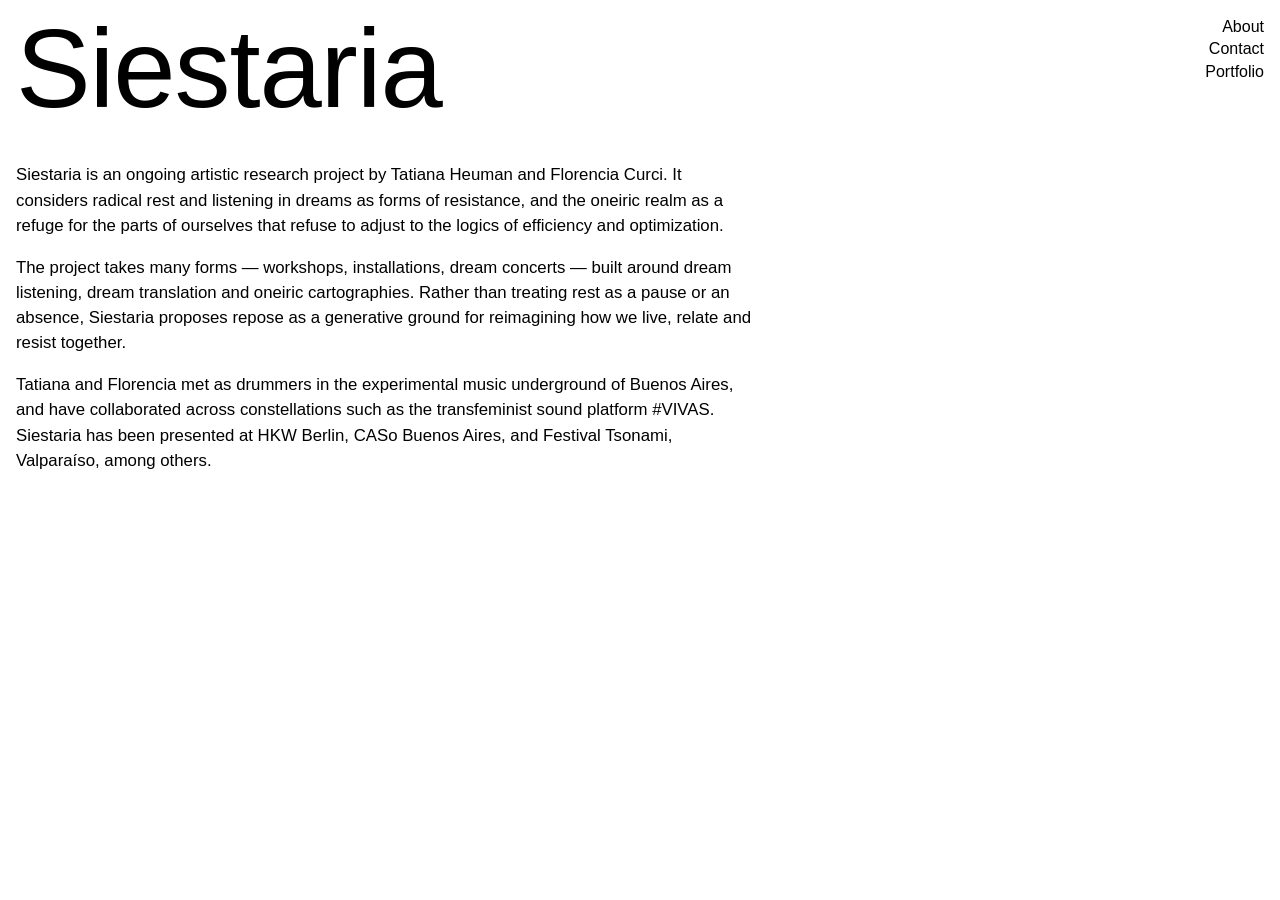
==== about.html @ 7b8d7cf4 "Add files via upload" ====
<!DOCTYPE html>
<html lang="en">
<head>
  <meta charset="UTF-8">
  <meta name="viewport" content="width=device-width, initial-scale=1.0">
  <title>About — Siestaria</title>
  <meta name="description" content="About Siestaria.">
  <link rel="stylesheet" href="styles.css">
</head>
<body>

  <main class="page">

    <div class="top">
      <!-- El título es un link de vuelta a la home -->
      <h1 class="title"><a href="index.html">Siestaria</a></h1>

      <nav class="nav">
        <a href="about.html">About</a>
        <a href="contact.html">Contact</a>
        <a href="https://drive.google.com/file/d/1pqweW9opYgPdTk3YhVMdi3u0oH34Bf8V/view?usp=sharing" target="_blank" rel="noopener">Portfolio</a>
      </nav>
    </div>

    <!-- ===================================================================
         TEXTO DE "ABOUT"
         Este es un texto de arranque (en inglés, como el resto del sitio).
         Reemplazalo por el que vos quieras. Cada párrafo va entre <p> y </p>.
         =================================================================== -->
    <div class="content">

      <p>Siestaria is an ongoing artistic research project by Tatiana Heuman
      and Florencia Curci. It considers radical rest and listening in dreams
      as forms of resistance, and the oneiric realm as a refuge for the parts
      of ourselves that refuse to adjust to the logics of efficiency and
      optimization.</p>

      <p>The project takes many forms — workshops, installations, dream
      concerts — built around dream listening, dream translation and oneiric
      cartographies. Rather than treating rest as a pause or an absence,
      Siestaria proposes repose as a generative ground for reimagining how we
      live, relate and resist together.</p>

      <p>Tatiana and Florencia met as drummers in the experimental music
      underground of Buenos Aires, and have collaborated across constellations
      such as the transfeminist sound platform #VIVAS. Siestaria has been
      presented at HKW Berlin, CASo Buenos Aires, and Festival Tsonami,
      Valparaíso, among others.</p>

      <!-- Para agregar otro párrafo, copiá una línea como esta:
           <p>tu texto acá</p> -->

    </div>

  </main>

</body>
</html>
---- styles.css ----
/* =========================================================================
   SIESTARIA — hoja de estilos compartida
   -------------------------------------------------------------------------
   Casi nunca vas a necesitar tocar este archivo. Para cambiar TEXTOS,
   editá los .html (index.html, about.html, contact.html).
   Si querés cambiar el color de fondo, el color del texto o el tamaño del
   título, los valores están aquí abajo, en :root. Cambiá solo lo que está
   después de los dos puntos.
   ========================================================================= */

:root {
  --bg:        #ffffff;   /* color de fondo de la página            */
  --ink:       #000000;   /* color del texto                        */
  --hover:     #777777;   /* color de los links al pasar el mouse   */
  --margin:    1rem;      /* margen alrededor de todo el contenido  */

  /* Tamaño del título "Siestaria". Se adapta solo a la pantalla:
     mínimo / ideal / máximo. */
  --title-size: clamp(2.4rem, 9vw, 7rem);

  /* Tipografía: grotesca neutra, parecida a la Diatype del sitio original.
     Si algún día licenciás Diatype, agregá su @font-face y poné su nombre
     primero en esta lista. */
  --font: "Helvetica Neue", Helvetica, Arial, "Inter", system-ui, sans-serif;
}

* { box-sizing: border-box; }

html { -webkit-text-size-adjust: 100%; }

body {
  margin: 0;
  background: var(--bg);
  color: var(--ink);
  font-family: var(--font);
  font-weight: 400;
  line-height: 1.25;
  -webkit-font-smoothing: antialiased;
  -moz-osx-font-smoothing: grayscale;
}

a {
  color: inherit;
  text-decoration: none;
}
a:hover { color: var(--hover); }

/* ---- Estructura de página: ocupa toda la altura de la ventana --------- */
.page {
  min-height: 100vh;
  min-height: 100svh;
  display: flex;
  flex-direction: column;
  padding: var(--margin);
}

/* ---- Fila superior: título a la izquierda, navegación a la derecha ---- */
.top {
  display: flex;
  justify-content: space-between;
  align-items: flex-start;
  gap: 2rem;
}

.title {
  font-size: var(--title-size);
  font-weight: 400;
  line-height: 0.95;
  margin: 0;
  letter-spacing: -0.01em;
}

.nav {
  text-align: right;
  font-size: 1rem;
  line-height: 1.4;
  white-space: nowrap;
}
.nav a { display: block; }

/* ---- Zona de contenido (páginas About / Contact) --------------------- */
.content {
  max-width: 46rem;
  margin-top: 2.5rem;
  font-size: 1.05rem;
  line-height: 1.5;
}
.content p { margin: 0 0 1em; }
.content h2 {
  font-size: 1.05rem;
  font-weight: 400;
  margin: 1.6em 0 0.3em;
}
.content a { text-decoration: underline; text-underline-offset: 2px; }

/* ---- Archivo, anclado abajo (solo en la home) ------------------------ */
.archive {
  margin-top: auto;          /* empuja el bloque al fondo de la página */
  padding-top: 2rem;
  font-size: 1rem;
  line-height: 1.5;
}

/* ---- Pantallas chicas ------------------------------------------------- */
@media (max-width: 600px) {
  .top { flex-direction: column; gap: 1.25rem; }
  .nav { text-align: left; }
  .nav a { display: inline; margin-right: 1rem; }
}

/* ---- Accesibilidad: respetar "reducir movimiento" -------------------- */
@media (prefers-reduced-motion: reduce) {
  * { transition: none !important; animation: none !important; }
}
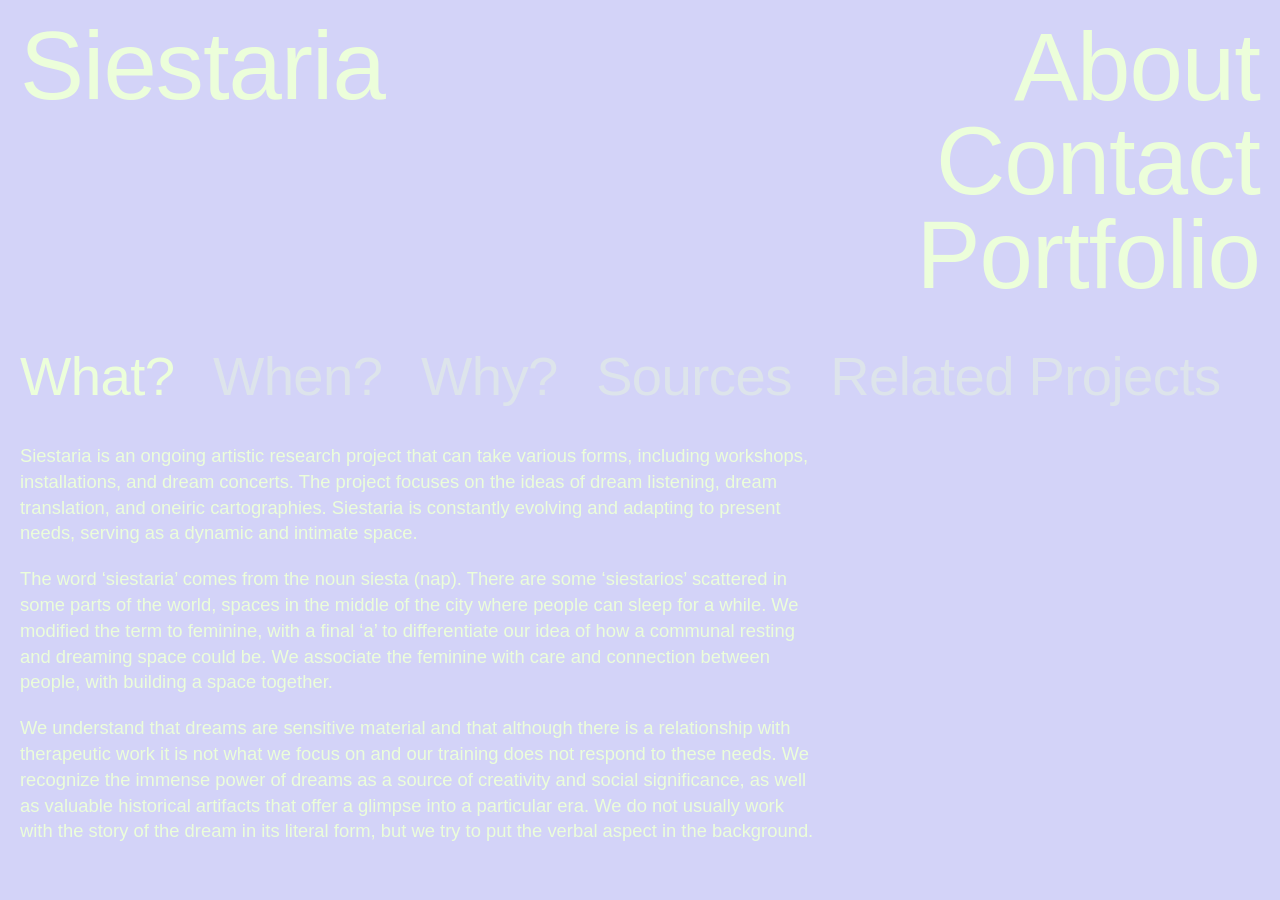
==== commit d7f9731a: "Add files via upload" ====
--- a/about.html
+++ b/about.html
@@ -4,7 +4,7 @@
   <meta charset="UTF-8">
   <meta name="viewport" content="width=device-width, initial-scale=1.0">
   <title>About — Siestaria</title>
-  <meta name="description" content="About Siestaria.">
+  <meta name="description" content="About Siestaria — what, when and why.">
   <link rel="stylesheet" href="styles.css">
 </head>
 <body>
@@ -12,47 +12,111 @@
   <main class="page">
 
     <div class="top">
-      <!-- El título es un link de vuelta a la home -->
       <h1 class="title"><a href="index.html">Siestaria</a></h1>
-
       <nav class="nav">
         <a href="about.html">About</a>
         <a href="contact.html">Contact</a>
-        <a href="https://drive.google.com/file/d/1pqweW9opYgPdTk3YhVMdi3u0oH34Bf8V/view?usp=sharing" target="_blank" rel="noopener">Portfolio</a>
+        <a href="https://drive.google.com/drive/folders/1nQkKx8XwaXW-eYDv5Q3-4FoZp7vA3xDc" target="_blank" rel="noopener">Portfolio</a>
       </nav>
     </div>
 
-    <!-- ===================================================================
-         TEXTO DE "ABOUT"
-         Este es un texto de arranque (en inglés, como el resto del sitio).
-         Reemplazalo por el que vos quieras. Cada párrafo va entre <p> y </p>.
-         =================================================================== -->
-    <div class="content">
+    <!-- ===== PESTAÑAS =====
+         Cada botón abre una sección. La que está activa se ve sólida;
+         las demás, tenues. No hace falta tocar nada de esto para editar
+         textos: el texto de cada pestaña está más abajo, en su <section>. -->
+    <div class="tabs">
+      <button class="tab-btn active" data-target="what">What?</button>
+      <button class="tab-btn" data-target="when">When?</button>
+      <button class="tab-btn" data-target="why">Why?</button>
+      <button class="tab-btn" data-target="sources">Sources</button>
+      <button class="tab-btn" data-target="related">Related Projects</button>
+    </div>
 
-      <p>Siestaria is an ongoing artistic research project by Tatiana Heuman
-      and Florencia Curci. It considers radical rest and listening in dreams
-      as forms of resistance, and the oneiric realm as a refuge for the parts
-      of ourselves that refuse to adjust to the logics of efficiency and
-      optimization.</p>
+    <!-- ===================== CONTENIDO DE CADA PESTAÑA ===================== -->
 
-      <p>The project takes many forms — workshops, installations, dream
-      concerts — built around dream listening, dream translation and oneiric
-      cartographies. Rather than treating rest as a pause or an absence,
-      Siestaria proposes repose as a generative ground for reimagining how we
-      live, relate and resist together.</p>
+    <!-- ---------- WHAT? ---------- -->
+    <section class="panel active" id="what">
+      <div class="body">
+        <p>Siestaria is an ongoing artistic research project that can take various forms, including workshops, installations, and dream concerts. The project focuses on the ideas of dream listening, dream translation, and oneiric cartographies. Siestaria is constantly evolving and adapting to present needs, serving as a dynamic and intimate space.</p>
+        <p>The word &lsquo;siestaria&rsquo; comes from the noun siesta (nap). There are some &lsquo;siestarios&rsquo; scattered in some parts of the world, spaces in the middle of the city where people can sleep for a while. We modified the term to feminine, with a final &lsquo;a&rsquo; to differentiate our idea of how a communal resting and dreaming space could be. We associate the feminine with care and connection between people, with building a space together.</p>
+        <p>We understand that dreams are sensitive material and that although there is a relationship with therapeutic work it is not what we focus on and our training does not respond to these needs. We recognize the immense power of dreams as a source of creativity and social significance, as well as valuable historical artifacts that offer a glimpse into a particular era. We do not usually work with the story of the dream in its literal form, but we try to put the verbal aspect in the background.</p>
+      </div>
+    </section>
 
-      <p>Tatiana and Florencia met as drummers in the experimental music
-      underground of Buenos Aires, and have collaborated across constellations
-      such as the transfeminist sound platform #VIVAS. Siestaria has been
-      presented at HKW Berlin, CASo Buenos Aires, and Festival Tsonami,
-      Valparaíso, among others.</p>
+    <!-- ---------- WHEN? ---------- -->
+    <section class="panel" id="when">
+      <div class="body">
+        <p>The experience of confinement during the COVID-19 pandemic sparked a keen interest in dreams and the act of listening in them. We delved into the Deep Listening&reg; practice of composer Pauline Oliveros and the works of playwright IONE, particularly her texts on Listening in Dreams. These sources inspired us to explore the interplay between sound, dreams and space, leading to the creation of dream maps, the study of <a href="https://www.unseen.help/heuman_en/" target="_blank" rel="noopener">transitional states of sleep (hypnopompic/hypnagogic)</a>, and engaging in the <a href="https://lumpenstation.art/archive/lumpenconnexions/show/youwouldnotbejustanornament" target="_blank" rel="noopener">dialogue with dreams as entities</a>.</p>
+        <p><a href="buenos-aires.html">Siestaria, as we know it today, officially started the first week of February 2023 at LAR (Local de Artes Recientes)</a>, a gallery located in La Paternal, Buenos Aires, Argentina. Our first intention was to transform the space into an uncertain situation of a clinic, sanatorium or spa, offering time and space to explore different practices of sharing dreams, listening, being and doing without effort, and try creating a place for collective resting. We developed the proposal to address our constant struggle with existential questions and feelings of purposelessness. We required a common area to exchange tools in order to encourage accessibility and independence. Therefore, we decided to use dreams as the primary component for constructing the space, as it serves as a catalyst. Our belief in the potential of the dream realm, where we are free to act in irrational ways, and where several truths can coexist, motivated this decision.</p>
+      </div>
+    </section>
 
-      <!-- Para agregar otro párrafo, copiá una línea como esta:
-           <p>tu texto acá</p> -->
+    <!-- ---------- WHY? ---------- -->
+    <section class="panel" id="why">
+      <div class="body">
+        <p>We find it important to create spaces where people can feel and express themselves without having to apologize or provide explanations. These spaces can also help establish meaningful connections with others and the world, to rehearse listening to each other and what is around us. We are motivated by shaping encounters that build meaning and inclusive knowledge by manifesting availability towards the subjectivity that each one unveils through their dream. We feel the need and are looking for ways to ritualize, rehearsing the possibility of considering the dream as a concrete entity, a character, a body that can act just like us, an assembled but paranoid creature in which threads of memories tangle and untangle. We could invoke it as a way to break away from the constant pressure to always be productive and efficient. We see dreaming and sleep as potential moments of synchronization and equality. One way of expanding the simultaneousness of the dream state could be the practice of non-verbal dream translation through various means and the sharing of them, to design ways to unite and transmute our dreams. Precisely because rituals seem to be disappearing, it is necessary to find new ways of telling and connecting stories.</p>
+        <p>In the beginning of this project, we contemplated the complexities surrounding the relationship between process and outcome in artistic endeavor. Specifically, we explored the links, entanglements, and potential conflicts that may arise between the two. &ldquo;Why do I do what I do? Why do we do what we do? How do we investigate it?&rdquo; We reconsider the concepts of exposure and vulnerability and explore the potential of a stage. As artists, what are our responsibilities and what do we value? In the realm of artistic expression, we explored methods for dismantling stereotypes and addressing the emotional impact of inadequate statements or affirmations such as: &ldquo;I am not good enough to or you are not good enough to. If I am joyful, my work is not good enough or deep enough. You must be in crisis to make good work. I am not being productive enough.&rdquo; Engaging in the creative process can be mentally and physically taxing, which is why taking breaks and allowing ourselves to dream is essential. Sleeping helps us recharge and tap into our subconscious without the constraints of logical thinking.</p>
+        <p>Upon delving into the utilization of present-day production in the realm of art, we swiftly shifted our attention to an array of significant inquiries and terms that were pivotal in constructing a collective encounter. Our proposal is based on the belief that discussing rest and sleep and sharing our dreams, is crucial for building collective awareness. This awareness can help us reject abusive systems that force us into excessive productivity and prevent us from recognizing fatigue.</p>
+        <p>These are some key questions and themes we address, (but we have a lot more): What is rest? What forms of rest are there? Do we rest when we dream? What does rest mean for me and my body? How are my perceptions transformed when I sleep and when I dream? Listening to sleep. Singing oneself to sleep. Sleep as an ally, as a collaborating entity. Asking the dream. Dream diaries. Dreams as an archive. Dreams as historical documents. Dreams and identity. Collectivizing dreams, collective dreams, public dreams&hellip; Non-verbal translations of the dream. Dreams and sleep of non-human beings.</p>
+      </div>
+    </section>
 
-    </div>
+    <!-- ---------- SOURCES ---------- -->
+    <section class="panel" id="sources">
+      <div class="body">
+        <p class="entry">Beradt C (1968) The Third Reich of Dreams. Chicago: Quadrangle Books.</p>
+        <p class="entry"><a href="https://dreams.ucsc.edu/NCTD/Neurocognitive_Theory_of_Dreaming_SNC2019.pdf" target="_blank" rel="noopener">Domhoff GW (2019) The Neurocognitive Theory of Dreaming: The Where, How, When, What, and Why of Dreams.</a></p>
+        <p class="entry"><a href="https://lobosuelto.com/el-sueno-es-al-futuro-lo-que-el-azogue-al-espejo-lila-maria-feldman/" target="_blank" rel="noopener">Feldman ML (2018) El sue&ntilde;o es al futuro lo que el azogue al espejo. Lobo Suelto!</a></p>
+        <p class="entry"><a href="https://www.pagina12.com.ar/286448-el-mal-dormir" target="_blank" rel="noopener">Forn J (2020) El mal dormir: Un problema que nos aqueja a todos.</a></p>
+        <p class="entry">Garaudel DL, Jocks HN, Nilsson E, Garaudel D, Jocks HN and Kliefoth M (2022) The Collective Eye in conversation with Ruangrupa: Thoughts on collective practice. Berlin: Distanz Verlag.</p>
+        <p class="entry">Han BC (2020) The Disappearance of Rituals: A Topology of the Present. Cambridge: Polity Press.</p>
+        <p class="entry">Hayman R (1993) Listening to Dreams: A Project for Middle Ear Muscle Activity Audio Level Telemetry. MedArts International. Cappella books.</p>
+        <p class="entry">Hersey T (2022) Rest Is Resistance: A Manifesto. Boston: Little, Brown Spark.</p>
+        <p class="entry"><a href="http://www.revgeosur.udec.cl/?p=163" target="_blank" rel="noopener">Hirt I (2012) Mapeando sue&ntilde;os/so&ntilde;ando mapas: entrelazando conocimientos geogr&aacute;ficos ind&iacute;genas y occidentales.</a></p>
+        <p class="entry">IDAS (2021) Rituales para realizar escrituras afectivas: Investigaci&oacute;n y Di&aacute;logo para la Autogesti&oacute;n. Mexico: Social Universidad del Sur.</p>
+        <p class="entry">IONE (2005) Listening in Dreams: A Compendium of Sound Dreams, Meditations and Rituals for Deep Dreamers. iUniverse.</p>
+        <p class="entry"><a href="https://www.youtube.com/watch?v=S8qFw2jKtIE" target="_blank" rel="noopener">Rolnik S (2015) Micropol&iacute;ticas del pensamiento: Deconstruyendo el inconsciente colonial.</a></p>
+        <p class="entry">Oliveros P (2005) Deep Listening: A Composer&rsquo;s Sound Practice. Bloomington: iUniverse.</p>
+        <p class="entry"><a href="https://www.dreamauction.org/" target="_blank" rel="noopener">Park B (2021) Dream Auction.</a></p>
+        <p class="entry"><a href="https://www.redalyc.org/jatsRepo/4559/455960135009/index.html" target="_blank" rel="noopener">Paz Reverol CL (2017) Make Dreams: A Wayuu Perspective. EntreDiversidades. Revista de ciencias sociales y humanidades.</a></p>
+        <p class="entry">Rolnik S (2019) Esferas de la insurrecci&oacute;n: Apuntes para descolonizar El Inconsciente. Buenos Aires: Ediciones Tinta Lim&oacute;n.</p>
+        <p class="entry"><a href="https://www.psychotherapy.net/article/expressive-art-therapy" target="_blank" rel="noopener">Rogers N (2016) The Path to Wholeness: Person-Centered Expressive Arts Therapy.</a></p>
+        <p class="entry"><a href="http://dreamresearch.net/" target="_blank" rel="noopener">Schneider A, Domhoff GW (2023) The Quantitative Study of Dreams.</a></p>
+        <p class="entry">Siruela J (2010) El Mundo Bajo Los P&aacute;rpados. Vila&uuml;r: Ediciones Atlanta.</p>
+        <p class="entry"><a href="https://www.cabinetmagazine.org/issues/67/spellberg1.php" target="_blank" rel="noopener">Spellberg M (2020) On Dream Sharing and Its Purpose: The social contract of sensuous imagining. Cabinet.</a></p>
+        <p class="entry"><a href="https://www.cabinetmagazine.org/kiosk/spellberg_matthew_8_february_2022.php" target="_blank" rel="noopener">Spellberg M (2022) Prisoners of the Dream: Inception and Coors, capitalism and pandemic dreaming. Cabinet.</a></p>
+        <p class="entry"><a href="https://www.jstor.org/stable/3134476" target="_blank" rel="noopener">Stewart C (2002) Erotic dreams and nightmares from antiquity to the present. The Journal of the Royal Anthropological Institute 8: 279&ndash;309.</a></p>
+        <p class="entry"><a href="https://dreams.umwblogs.org/files/2011/10/Introduction-Dreaming-as-an-Object-of-Anthropological-Analysis.pdf" target="_blank" rel="noopener">Stewart C (2004) Introduction: Dreaming as an Object of Anthropological Analysis. Dreaming 14(2-3): 75-82.</a></p>
+        <p class="entry"><a href="https://aries.aibr.org/storage/antropologia/netesp/numeros/1003/100303.pdf" target="_blank" rel="noopener">Tob&oacute;n M (2015) Dreams as ethnographic tools. AIBR, Revista de Antropologia Iberoamericana 10(03): 331-353.</a></p>
+        <p class="entry"><a href="https://revistas.uniandes.edu.co/index.php/antipoda/article/view/1769/67" target="_blank" rel="noopener">Vargas JCN (2007) Sue&ntilde;o, realidad y conocimiento entre los ette de colombia, Antipoda 5: 293&ndash;315.</a></p>
+        <p class="entry">Wesseling J and Cramer F (2022) Making Matters: A Vocabulary for Collective Arts. Amsterdam: Valiz.</p>
+      </div>
+    </section>
+
+    <!-- ---------- RELATED PROJECTS ---------- -->
+    <section class="panel" id="related">
+      <div class="body">
+        <p class="entry"><a href="https://www.thenapministry.com/" target="_blank" rel="noopener">Hersey T (2023). The Nap Ministry &ndash; Rest is Resistance.</a><span class="quote">&ldquo;Founded by artist and theologian Tricia Hersey in 2016, The Nap Ministry evolved from Transfiguration, a performance where the artist explored reparations, resistance, Black Liberation Theology, and the spiritual practice of rest, and how it can be used as a direct line to our ancestors.&rdquo;</span></p>
+        <p class="entry"><a href="https://oneiricspace.info/" target="_blank" rel="noopener">Li C (2019) Oneiric Space.</a><span class="quote">&ldquo;Oneiric Space is an ever-evolving research and publishing practice exploring the interplay between dreams and waking life at an individual and collective level. Through conversations and collaborations, the project delves into the potential of dreams and dreaming to generate new patterns of thinking, being, and understanding.&rdquo;</span></p>
+        <p class="entry"><a href="https://www.dreamauction.org/" target="_blank" rel="noopener">Park B (2021) Dream Auction.</a><span class="quote">&ldquo;Dream Auction is an umbrella for a series of works exploring the Korean practice of buying and selling dreams.&rdquo;</span></p>
+        <p class="entry"><a href="https://www.dreambank.net/" target="_blank" rel="noopener">Schneider A and Domhoff WG (n.d.). DreamBank.</a><span class="quote">&ldquo;The DreamBank is a collection of over 20,000 dream reports. The reports come from a variety of different sources and research studies &mdash; but NOT from dream-collecting Web sites &mdash; from people ages 7 to 74.&rdquo;</span></p>
+        <p class="entry"><a href="https://www.museumofdreams.org/" target="_blank" rel="noopener">The Faculty of Information &amp; Media Studies (2017). The Museum of Dreams.</a><span class="quote">&ldquo;The Museum of Dreams is a non-profit research hub dedicated to exploring the social and political significance of dream life. We work with artists, students, activists, and cultural institutions to cultivate, collect, and creatively work with dreams from both the historical record and contemporary life. Founded in 2017, the Museum provides a platform for critical conversations and storytelling projects.&rdquo;</span></p>
+      </div>
+    </section>
 
   </main>
 
+  <!-- Pequeño script que hace funcionar las pestañas. No necesitás tocarlo. -->
+  <script>
+    document.querySelectorAll('.tab-btn').forEach(function (btn) {
+      btn.addEventListener('click', function () {
+        document.querySelectorAll('.tab-btn').forEach(function (b) { b.classList.remove('active'); });
+        document.querySelectorAll('.panel').forEach(function (p) { p.classList.remove('active'); });
+        btn.classList.add('active');
+        document.getElementById(btn.dataset.target).classList.add('active');
+      });
+    });
+  </script>
+
 </body>
 </html>
--- a/styles.css
+++ b/styles.css
@@ -1,31 +1,24 @@
 /* =========================================================================
    SIESTARIA — hoja de estilos compartida
    -------------------------------------------------------------------------
-   Casi nunca vas a necesitar tocar este archivo. Para cambiar TEXTOS,
-   editá los .html (index.html, about.html, contact.html).
-   Si querés cambiar el color de fondo, el color del texto o el tamaño del
-   título, los valores están aquí abajo, en :root. Cambiá solo lo que está
-   después de los dos puntos.
+   Para cambiar TEXTOS, editá los .html. Para cambiar COLORES, tamaños del
+   título o el cursor, los valores están aquí abajo, en :root.
    ========================================================================= */
 
 :root {
-  --bg:        #ffffff;   /* color de fondo de la página            */
-  --ink:       #000000;   /* color del texto                        */
-  --hover:     #777777;   /* color de los links al pasar el mouse   */
-  --margin:    1rem;      /* margen alrededor de todo el contenido  */
-
-  /* Tamaño del título "Siestaria". Se adapta solo a la pantalla:
-     mínimo / ideal / máximo. */
-  --title-size: clamp(2.4rem, 9vw, 7rem);
-
-  /* Tipografía: grotesca neutra, parecida a la Diatype del sitio original.
-     Si algún día licenciás Diatype, agregá su @font-face y poné su nombre
-     primero en esta lista. */
+  --bg:          #d3d3f8;   /* fondo lila                              */
+  --ink:         #ecfeda;   /* tipografía lima (títulos y texto)       */
+  --link:        #7454f5;   /* color de los links (violeta)            */
+  --archive-ink: #35353e;   /* texto del Archive en la home (oscuro)   */
+  --margin:      1.25rem;   /* margen alrededor del contenido          */
+
+  --title-size:  clamp(2.2rem, 8vw, 6rem);     /* tamaño de "Siestaria" */
+  --label-size:  clamp(1.9rem, 6.5vw, 4.6rem); /* What? When? Why? ...   */
+
   --font: "Helvetica Neue", Helvetica, Arial, "Inter", system-ui, sans-serif;
 }
 
 * { box-sizing: border-box; }
-
 html { -webkit-text-size-adjust: 100%; }
 
 body {
@@ -34,18 +27,17 @@
   color: var(--ink);
   font-family: var(--font);
   font-weight: 400;
-  line-height: 1.25;
+  line-height: 1.22;
   -webkit-font-smoothing: antialiased;
   -moz-osx-font-smoothing: grayscale;
-}
-
-a {
-  color: inherit;
-  text-decoration: none;
-}
-a:hover { color: var(--hover); }
-
-/* ---- Estructura de página: ocupa toda la altura de la ventana --------- */
+  /* Cursor: flecha de línea, color lima. Punta arriba a la izquierda. */
+  cursor: url("data:image/svg+xml,%3Csvg%20xmlns%3D%22http%3A%2F%2Fwww.w3.org%2F2000%2Fsvg%22%20width%3D%2238%22%20height%3D%2238%22%20viewBox%3D%220%200%2038%2038%22%3E%3Cg%20fill%3D%22none%22%20stroke%3D%22%23ecfeda%22%20stroke-width%3D%222.4%22%20stroke-linecap%3D%22round%22%20stroke-linejoin%3D%22round%22%3E%3Cpath%20d%3D%22M5%205%20L30%2030%22%2F%3E%3Cpath%20d%3D%22M5%2019%20L5%205%20L19%205%22%2F%3E%3C%2Fg%3E%3C%2Fsvg%3E") 5 5, auto;
+}
+
+a { color: var(--link); text-decoration: none; }
+a:hover { text-decoration: underline; text-underline-offset: 3px; }
+
+/* ---- Página: ocupa toda la altura de la ventana ---------------------- */
 .page {
   min-height: 100vh;
   min-height: 100svh;
@@ -61,54 +53,150 @@
   align-items: flex-start;
   gap: 2rem;
 }
-
 .title {
   font-size: var(--title-size);
   font-weight: 400;
   line-height: 0.95;
   margin: 0;
   letter-spacing: -0.01em;
-}
+  color: var(--ink);
+}
+.title a { color: var(--ink); }
+.title a:hover { text-decoration: none; }
 
 .nav {
   text-align: right;
-  font-size: 1rem;
-  line-height: 1.4;
+  font-size: var(--title-size);
+  line-height: 0.98;
+  letter-spacing: -0.01em;
   white-space: nowrap;
 }
-.nav a { display: block; }
-
-/* ---- Zona de contenido (páginas About / Contact) --------------------- */
-.content {
-  max-width: 46rem;
-  margin-top: 2.5rem;
-  font-size: 1.05rem;
-  line-height: 1.5;
-}
-.content p { margin: 0 0 1em; }
-.content h2 {
-  font-size: 1.05rem;
+.nav a { display: block; color: var(--ink); }
+.nav a:hover { text-decoration: none; opacity: 0.6; }
+
+/* =======================================================================
+   HOME
+   ===================================================================== */
+.home-image {
+  flex: 1 1 auto;
+  display: flex;
+  align-items: center;
+  justify-content: center;
+  padding: 2rem 0;
+}
+.home-image img {
+  max-width: 100%;
+  max-height: 80vh;
+  height: auto;
+  object-fit: contain;
+}
+
+.archive {
+  margin-top: auto;
+  padding-top: 2rem;
+  color: var(--archive-ink);
+  font-size: 2.7rem;
+  line-height: 1.3;
+}
+.archive a { color: var(--archive-ink); }
+.archive a:hover { text-decoration: underline; }
+
+/* =======================================================================
+   ABOUT — pestañas (What? / When? / Why? / Sources / Related Projects)
+   ===================================================================== */
+:root { --tab-size: clamp(1.7rem, 5vw, 3.4rem); }
+
+.tabs {
+  display: flex;
+  flex-wrap: wrap;
+  gap: 0.2rem 2.4rem;
+  margin: 3rem 0 2.4rem;
+}
+.tab-btn {
+  font-family: inherit;
+  font-size: var(--tab-size);
   font-weight: 400;
-  margin: 1.6em 0 0.3em;
-}
-.content a { text-decoration: underline; text-underline-offset: 2px; }
-
-/* ---- Archivo, anclado abajo (solo en la home) ------------------------ */
-.archive {
-  margin-top: auto;          /* empuja el bloque al fondo de la página */
-  padding-top: 2rem;
-  font-size: 1rem;
-  line-height: 1.5;
-}
-
-/* ---- Pantallas chicas ------------------------------------------------- */
-@media (max-width: 600px) {
-  .top { flex-direction: column; gap: 1.25rem; }
+  line-height: 1.0;
+  letter-spacing: -0.01em;
+  color: var(--ink);
+  background: none;
+  border: 0;
+  padding: 0;
+  cursor: inherit;          /* mantiene la flecha lima */
+  opacity: 0.4;             /* las pestañas inactivas se ven tenues */
+  transition: opacity 0.15s ease;
+}
+.tab-btn:hover { opacity: 1; }
+.tab-btn.active { opacity: 1; }
+
+.panel { display: none; }
+.panel.active { display: block; }
+
+.body { max-width: 50rem; font-size: 1.15rem; line-height: 1.4; }
+.body p { margin: 0 0 1.1em; }
+.body p:last-child { margin-bottom: 0; }
+
+/* Lista de fuentes / proyectos: cada entrada separada */
+.entry { margin: 0 0 1.4em; }
+.entry .quote { display: block; margin-top: 0.3em; }
+
+@media (max-width: 700px) {
+  .tabs { gap: 0.1rem 1.4rem; margin: 2rem 0 1.6rem; }
+}
+
+/* =======================================================================
+   CONTACT
+   ===================================================================== */
+.contact-body {
+  margin-top: 3.5rem;
+  font-size: var(--label-size);
+  line-height: 1.1;
+}
+
+/* =======================================================================
+   Pantallas chicas
+   ===================================================================== */
+@media (max-width: 700px) {
+  .top { flex-direction: column; gap: 1rem; }
   .nav { text-align: left; }
-  .nav a { display: inline; margin-right: 1rem; }
-}
-
-/* ---- Accesibilidad: respetar "reducir movimiento" -------------------- */
+}
+
 @media (prefers-reduced-motion: reduce) {
   * { transition: none !important; animation: none !important; }
 }
+
+/* =======================================================================
+   PÁGINA DE DOCUMENTACIÓN (Buenos Aires): columna centrada con fotos,
+   videos y texto.
+   ===================================================================== */
+.doc {
+  max-width: 60rem;
+  margin: 3.5rem auto 0;
+  font-size: 1.15rem;
+  line-height: 1.4;
+}
+.doc > * { margin: 0 auto 2.2rem; }
+.doc p { max-width: 46rem; }
+.doc img {
+  display: block;
+  width: 100%;
+  height: auto;
+}
+/* Video de YouTube embebido, responsive 16:9 */
+.video {
+  position: relative;
+  width: 100%;
+  aspect-ratio: 16 / 9;
+  background: rgba(0,0,0,0.08);
+}
+.video iframe {
+  position: absolute;
+  inset: 0;
+  width: 100%;
+  height: 100%;
+  border: 0;
+}
+/* Bloque de créditos */
+.credits { max-width: 46rem; }
+.credits h2 { font-size: 1.15rem; font-weight: 400; margin: 0 0 0.6em; }
+.credits p { margin: 0 0 0.35em; }
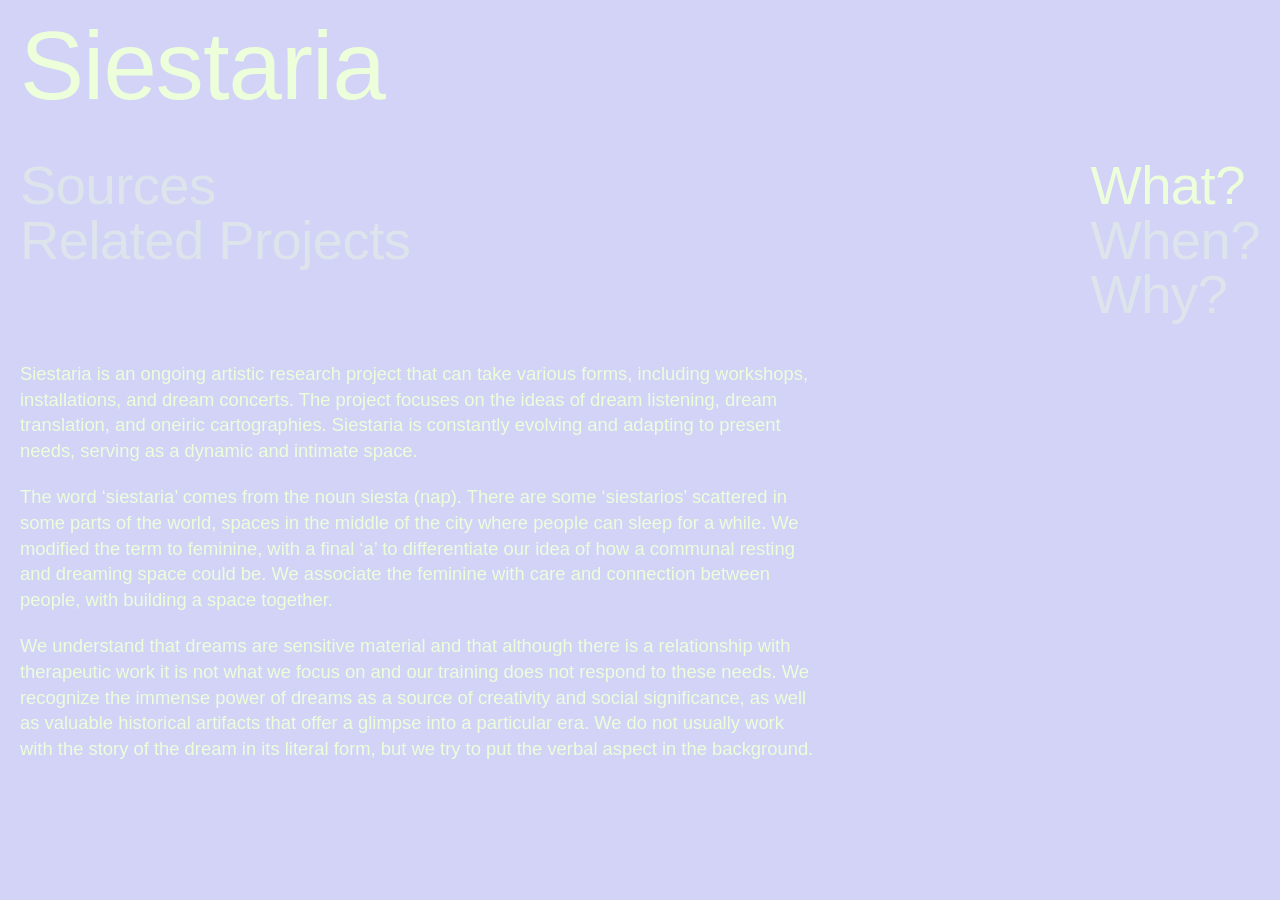
==== commit 96b03569: "Add files via upload" ====
--- a/about.html
+++ b/about.html
@@ -5,6 +5,7 @@
   <meta name="viewport" content="width=device-width, initial-scale=1.0">
   <title>About — Siestaria</title>
   <meta name="description" content="About Siestaria — what, when and why.">
+  <link rel="icon" href="favicon.svg" type="image/svg+xml">
   <link rel="stylesheet" href="styles.css">
 </head>
 <body>
@@ -13,23 +14,22 @@
 
     <div class="top">
       <h1 class="title"><a href="index.html">Siestaria</a></h1>
-      <nav class="nav">
-        <a href="about.html">About</a>
-        <a href="contact.html">Contact</a>
-        <a href="https://drive.google.com/drive/folders/1nQkKx8XwaXW-eYDv5Q3-4FoZp7vA3xDc" target="_blank" rel="noopener">Portfolio</a>
-      </nav>
     </div>
 
     <!-- ===== PESTAÑAS =====
-         Cada botón abre una sección. La que está activa se ve sólida;
-         las demás, tenues. No hace falta tocar nada de esto para editar
-         textos: el texto de cada pestaña está más abajo, en su <section>. -->
+         Sources y Related Projects van a la izquierda; What?/When?/Why? a la
+         derecha. La pestaña activa se ve sólida; las demás, tenues. El texto de
+         cada una está más abajo, en su <section>. -->
     <div class="tabs">
-      <button class="tab-btn active" data-target="what">What?</button>
-      <button class="tab-btn" data-target="when">When?</button>
-      <button class="tab-btn" data-target="why">Why?</button>
-      <button class="tab-btn" data-target="sources">Sources</button>
-      <button class="tab-btn" data-target="related">Related Projects</button>
+      <div class="tabs-left">
+        <button class="tab-btn" data-target="sources">Sources</button>
+        <button class="tab-btn" data-target="related">Related Projects</button>
+      </div>
+      <div class="tabs-right">
+        <button class="tab-btn active" data-target="what">What?</button>
+        <button class="tab-btn" data-target="when">When?</button>
+        <button class="tab-btn" data-target="why">Why?</button>
+      </div>
     </div>
 
     <!-- ===================== CONTENIDO DE CADA PESTAÑA ===================== -->
--- a/styles.css
+++ b/styles.css
@@ -16,6 +16,9 @@
   --label-size:  clamp(1.9rem, 6.5vw, 4.6rem); /* What? When? Why? ...   */
 
   --font: "Helvetica Neue", Helvetica, Arial, "Inter", system-ui, sans-serif;
+
+  /* Cursor: flecha de línea lima, al doble de tamaño. Punta arriba-izquierda. */
+  --cursor: url("data:image/svg+xml,%3Csvg%20xmlns%3D%22http%3A%2F%2Fwww.w3.org%2F2000%2Fsvg%22%20width%3D%2276%22%20height%3D%2276%22%20viewBox%3D%220%200%2038%2038%22%3E%3Cg%20fill%3D%22none%22%20stroke%3D%22%23ecfeda%22%20stroke-width%3D%222.4%22%20stroke-linecap%3D%22round%22%20stroke-linejoin%3D%22round%22%3E%3Cpath%20d%3D%22M5%205%20L30%2030%22%2F%3E%3Cpath%20d%3D%22M5%2019%20L5%205%20L19%205%22%2F%3E%3C%2Fg%3E%3C%2Fsvg%3E") 10 10, auto;
 }
 
 * { box-sizing: border-box; }
@@ -30,9 +33,12 @@
   line-height: 1.22;
   -webkit-font-smoothing: antialiased;
   -moz-osx-font-smoothing: grayscale;
-  /* Cursor: flecha de línea, color lima. Punta arriba a la izquierda. */
-  cursor: url("data:image/svg+xml,%3Csvg%20xmlns%3D%22http%3A%2F%2Fwww.w3.org%2F2000%2Fsvg%22%20width%3D%2238%22%20height%3D%2238%22%20viewBox%3D%220%200%2038%2038%22%3E%3Cg%20fill%3D%22none%22%20stroke%3D%22%23ecfeda%22%20stroke-width%3D%222.4%22%20stroke-linecap%3D%22round%22%20stroke-linejoin%3D%22round%22%3E%3Cpath%20d%3D%22M5%205%20L30%2030%22%2F%3E%3Cpath%20d%3D%22M5%2019%20L5%205%20L19%205%22%2F%3E%3C%2Fg%3E%3C%2Fsvg%3E") 5 5, auto;
-}
+  /* Flecha lima en toda la página. */
+  cursor: var(--cursor);
+}
+
+/* La flecha se mantiene también sobre links y botones (no aparece la manito). */
+a, button, .tab-btn { cursor: var(--cursor); }
 
 a { color: var(--link); text-decoration: none; }
 a:hover { text-decoration: underline; text-underline-offset: 3px; }
@@ -108,10 +114,15 @@
 
 .tabs {
   display: flex;
-  flex-wrap: wrap;
-  gap: 0.2rem 2.4rem;
+  justify-content: space-between;
+  align-items: flex-start;
+  gap: 2rem;
   margin: 3rem 0 2.4rem;
 }
+.tabs-left  { text-align: left; }
+.tabs-right { text-align: right; }
+.tabs-left .tab-btn,
+.tabs-right .tab-btn { display: block; }
 .tab-btn {
   font-family: inherit;
   font-size: var(--tab-size);
@@ -141,7 +152,8 @@
 .entry .quote { display: block; margin-top: 0.3em; }
 
 @media (max-width: 700px) {
-  .tabs { gap: 0.1rem 1.4rem; margin: 2rem 0 1.6rem; }
+  .tabs { flex-direction: column; gap: 0.1rem; margin: 2rem 0 1.6rem; }
+  .tabs-right { text-align: left; }
 }
 
 /* =======================================================================
@@ -170,22 +182,22 @@
    videos y texto.
    ===================================================================== */
 .doc {
-  max-width: 60rem;
+  max-width: 72rem;
   margin: 3.5rem auto 0;
-  font-size: 1.15rem;
-  line-height: 1.4;
+  font-size: 2.875rem;   /* 2,5x del tamaño anterior */
+  line-height: 1.2;
 }
 .doc > * { margin: 0 auto 2.2rem; }
-.doc p { max-width: 46rem; }
+.doc p { max-width: none; }
 .doc img {
   display: block;
-  width: 100%;
+  width: 75%;            /* 25% más chicas */
   height: auto;
 }
-/* Video de YouTube embebido, responsive 16:9 */
+/* Video de YouTube embebido, responsive 16:9, 25% más chico */
 .video {
   position: relative;
-  width: 100%;
+  width: 75%;
   aspect-ratio: 16 / 9;
   background: rgba(0,0,0,0.08);
 }
@@ -197,6 +209,37 @@
   border: 0;
 }
 /* Bloque de créditos */
-.credits { max-width: 46rem; }
-.credits h2 { font-size: 1.15rem; font-weight: 400; margin: 0 0 0.6em; }
-.credits p { margin: 0 0 0.35em; }
+.credits { max-width: none; font-size: 2.875rem; line-height: 1.2; }
+.credits h2 { font-size: 2.875rem; font-weight: 400; margin: 0 0 0.4em; }
+.credits p { margin: 0 0 0.4em; }
+
+/* ---- Slideshows (fotos que pasan) ---- */
+.slideshow {
+  position: relative;
+  width: 75%;               /* mismo tamaño que las fotos/videos */
+  margin: 0 auto 2.2rem;
+}
+.slideshow.ratio-photo { aspect-ratio: 3 / 2; }
+.slideshow.ratio-scan  { aspect-ratio: 16 / 10; }
+.slideshow img {
+  position: absolute;
+  inset: 0;
+  width: 100%;
+  height: 100%;
+  object-fit: contain;
+  opacity: 0;
+  transition: opacity 0.6s ease;
+}
+.slideshow img.active { opacity: 1; }
+/* El slideshow que se pasa con clic muestra un contador */
+.slideshow .counter {
+  position: absolute;
+  bottom: 0.5rem;
+  right: 0.7rem;
+  font-size: 1.1rem;
+  color: var(--ink);
+  background: rgba(52,53,62,0.35);
+  padding: 0.1em 0.5em;
+  border-radius: 1em;
+  pointer-events: none;
+}
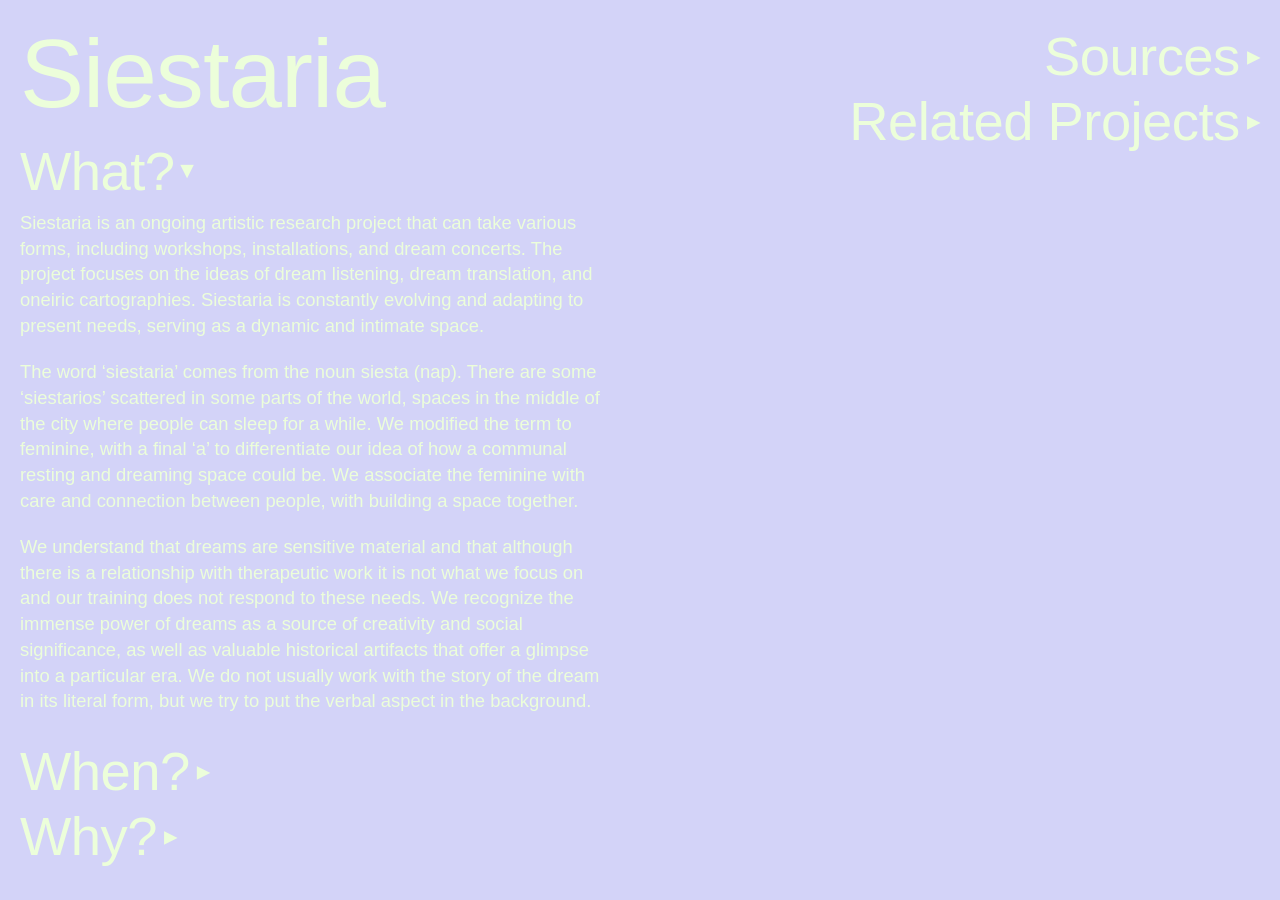
==== commit 8b840bfd: "Add files via upload" ====
--- a/about.html
+++ b/about.html
@@ -12,108 +12,99 @@
 
   <main class="page">
 
-    <div class="top">
-      <h1 class="title"><a href="index.html">Siestaria</a></h1>
+    <div class="about-cols">
+
+      <!-- ===== COLUMNA IZQUIERDA: Siestaria + What / When / Why ===== -->
+      <div class="col-left">
+        <h1 class="title"><a href="index.html">Siestaria</a></h1>
+
+        <!-- Cada bloque .acc es un desplegable. El texto va dentro de .acc-body.
+             La primera (What?) arranca abierta (class="acc open" y el signo –). -->
+        <div class="acc open">
+          <button class="acc-head">What? <span class="acc-mark">▸</span></button>
+          <div class="acc-body">
+            <p>Siestaria is an ongoing artistic research project that can take various forms, including workshops, installations, and dream concerts. The project focuses on the ideas of dream listening, dream translation, and oneiric cartographies. Siestaria is constantly evolving and adapting to present needs, serving as a dynamic and intimate space.</p>
+            <p>The word &lsquo;siestaria&rsquo; comes from the noun siesta (nap). There are some &lsquo;siestarios&rsquo; scattered in some parts of the world, spaces in the middle of the city where people can sleep for a while. We modified the term to feminine, with a final &lsquo;a&rsquo; to differentiate our idea of how a communal resting and dreaming space could be. We associate the feminine with care and connection between people, with building a space together.</p>
+            <p>We understand that dreams are sensitive material and that although there is a relationship with therapeutic work it is not what we focus on and our training does not respond to these needs. We recognize the immense power of dreams as a source of creativity and social significance, as well as valuable historical artifacts that offer a glimpse into a particular era. We do not usually work with the story of the dream in its literal form, but we try to put the verbal aspect in the background.</p>
+          </div>
+        </div>
+
+        <div class="acc">
+          <button class="acc-head">When? <span class="acc-mark">▸</span></button>
+          <div class="acc-body">
+            <p>The experience of confinement during the COVID-19 pandemic sparked a keen interest in dreams and the act of listening in them. We delved into the Deep Listening&reg; practice of composer Pauline Oliveros and the works of playwright IONE, particularly her texts on Listening in Dreams. These sources inspired us to explore the interplay between sound, dreams and space, leading to the creation of dream maps, the study of <a href="https://www.unseen.help/heuman_en/" target="_blank" rel="noopener">transitional states of sleep (hypnopompic/hypnagogic)</a>, and engaging in the <a href="https://lumpenstation.art/archive/lumpenconnexions/show/youwouldnotbejustanornament" target="_blank" rel="noopener">dialogue with dreams as entities</a>.</p>
+            <p><a href="buenos-aires.html">Siestaria, as we know it today, officially started the first week of February 2023 at LAR (Local de Artes Recientes)</a>, a gallery located in La Paternal, Buenos Aires, Argentina. Our first intention was to transform the space into an uncertain situation of a clinic, sanatorium or spa, offering time and space to explore different practices of sharing dreams, listening, being and doing without effort, and try creating a place for collective resting. We developed the proposal to address our constant struggle with existential questions and feelings of purposelessness. We required a common area to exchange tools in order to encourage accessibility and independence. Therefore, we decided to use dreams as the primary component for constructing the space, as it serves as a catalyst. Our belief in the potential of the dream realm, where we are free to act in irrational ways, and where several truths can coexist, motivated this decision.</p>
+          </div>
+        </div>
+
+        <div class="acc">
+          <button class="acc-head">Why? <span class="acc-mark">▸</span></button>
+          <div class="acc-body">
+            <p>We find it important to create spaces where people can feel and express themselves without having to apologize or provide explanations. These spaces can also help establish meaningful connections with others and the world, to rehearse listening to each other and what is around us. We are motivated by shaping encounters that build meaning and inclusive knowledge by manifesting availability towards the subjectivity that each one unveils through their dream. We feel the need and are looking for ways to ritualize, rehearsing the possibility of considering the dream as a concrete entity, a character, a body that can act just like us, an assembled but paranoid creature in which threads of memories tangle and untangle. We could invoke it as a way to break away from the constant pressure to always be productive and efficient. We see dreaming and sleep as potential moments of synchronization and equality. One way of expanding the simultaneousness of the dream state could be the practice of non-verbal dream translation through various means and the sharing of them, to design ways to unite and transmute our dreams. Precisely because rituals seem to be disappearing, it is necessary to find new ways of telling and connecting stories.</p>
+            <p>In the beginning of this project, we contemplated the complexities surrounding the relationship between process and outcome in artistic endeavor. Specifically, we explored the links, entanglements, and potential conflicts that may arise between the two. &ldquo;Why do I do what I do? Why do we do what we do? How do we investigate it?&rdquo; We reconsider the concepts of exposure and vulnerability and explore the potential of a stage. As artists, what are our responsibilities and what do we value? In the realm of artistic expression, we explored methods for dismantling stereotypes and addressing the emotional impact of inadequate statements or affirmations such as: &ldquo;I am not good enough to or you are not good enough to. If I am joyful, my work is not good enough or deep enough. You must be in crisis to make good work. I am not being productive enough.&rdquo; Engaging in the creative process can be mentally and physically taxing, which is why taking breaks and allowing ourselves to dream is essential. Sleeping helps us recharge and tap into our subconscious without the constraints of logical thinking.</p>
+            <p>Upon delving into the utilization of present-day production in the realm of art, we swiftly shifted our attention to an array of significant inquiries and terms that were pivotal in constructing a collective encounter. Our proposal is based on the belief that discussing rest and sleep and sharing our dreams, is crucial for building collective awareness. This awareness can help us reject abusive systems that force us into excessive productivity and prevent us from recognizing fatigue.</p>
+            <p>These are some key questions and themes we address, (but we have a lot more): What is rest? What forms of rest are there? Do we rest when we dream? What does rest mean for me and my body? How are my perceptions transformed when I sleep and when I dream? Listening to sleep. Singing oneself to sleep. Sleep as an ally, as a collaborating entity. Asking the dream. Dream diaries. Dreams as an archive. Dreams as historical documents. Dreams and identity. Collectivizing dreams, collective dreams, public dreams&hellip; Non-verbal translations of the dream. Dreams and sleep of non-human beings.</p>
+          </div>
+        </div>
+      </div>
+
+      <!-- ===== COLUMNA DERECHA: Sources + Related Projects ===== -->
+      <div class="col-right">
+
+        <div class="acc">
+          <button class="acc-head">Sources <span class="acc-mark">▸</span></button>
+          <div class="acc-body">
+            <p class="entry">Beradt C (1968) The Third Reich of Dreams. Chicago: Quadrangle Books.</p>
+            <p class="entry"><a href="https://dreams.ucsc.edu/NCTD/Neurocognitive_Theory_of_Dreaming_SNC2019.pdf" target="_blank" rel="noopener">Domhoff GW (2019) The Neurocognitive Theory of Dreaming: The Where, How, When, What, and Why of Dreams.</a></p>
+            <p class="entry"><a href="https://lobosuelto.com/el-sueno-es-al-futuro-lo-que-el-azogue-al-espejo-lila-maria-feldman/" target="_blank" rel="noopener">Feldman ML (2018) El sue&ntilde;o es al futuro lo que el azogue al espejo. Lobo Suelto!</a></p>
+            <p class="entry"><a href="https://www.pagina12.com.ar/286448-el-mal-dormir" target="_blank" rel="noopener">Forn J (2020) El mal dormir: Un problema que nos aqueja a todos.</a></p>
+            <p class="entry">Garaudel DL, Jocks HN, Nilsson E, Garaudel D, Jocks HN and Kliefoth M (2022) The Collective Eye in conversation with Ruangrupa: Thoughts on collective practice. Berlin: Distanz Verlag.</p>
+            <p class="entry">Han BC (2020) The Disappearance of Rituals: A Topology of the Present. Cambridge: Polity Press.</p>
+            <p class="entry">Hayman R (1993) Listening to Dreams: A Project for Middle Ear Muscle Activity Audio Level Telemetry. MedArts International. Cappella books.</p>
+            <p class="entry">Hersey T (2022) Rest Is Resistance: A Manifesto. Boston: Little, Brown Spark.</p>
+            <p class="entry"><a href="http://www.revgeosur.udec.cl/?p=163" target="_blank" rel="noopener">Hirt I (2012) Mapeando sue&ntilde;os/so&ntilde;ando mapas: entrelazando conocimientos geogr&aacute;ficos ind&iacute;genas y occidentales.</a></p>
+            <p class="entry">IDAS (2021) Rituales para realizar escrituras afectivas: Investigaci&oacute;n y Di&aacute;logo para la Autogesti&oacute;n. Mexico: Social Universidad del Sur.</p>
+            <p class="entry">IONE (2005) Listening in Dreams: A Compendium of Sound Dreams, Meditations and Rituals for Deep Dreamers. iUniverse.</p>
+            <p class="entry"><a href="https://www.youtube.com/watch?v=S8qFw2jKtIE" target="_blank" rel="noopener">Rolnik S (2015) Micropol&iacute;ticas del pensamiento: Deconstruyendo el inconsciente colonial.</a></p>
+            <p class="entry">Oliveros P (2005) Deep Listening: A Composer&rsquo;s Sound Practice. Bloomington: iUniverse.</p>
+            <p class="entry"><a href="https://www.dreamauction.org/" target="_blank" rel="noopener">Park B (2021) Dream Auction.</a></p>
+            <p class="entry"><a href="https://www.redalyc.org/jatsRepo/4559/455960135009/index.html" target="_blank" rel="noopener">Paz Reverol CL (2017) Make Dreams: A Wayuu Perspective. EntreDiversidades. Revista de ciencias sociales y humanidades.</a></p>
+            <p class="entry">Rolnik S (2019) Esferas de la insurrecci&oacute;n: Apuntes para descolonizar El Inconsciente. Buenos Aires: Ediciones Tinta Lim&oacute;n.</p>
+            <p class="entry"><a href="https://www.psychotherapy.net/article/expressive-art-therapy" target="_blank" rel="noopener">Rogers N (2016) The Path to Wholeness: Person-Centered Expressive Arts Therapy.</a></p>
+            <p class="entry"><a href="http://dreamresearch.net/" target="_blank" rel="noopener">Schneider A, Domhoff GW (2023) The Quantitative Study of Dreams.</a></p>
+            <p class="entry">Siruela J (2010) El Mundo Bajo Los P&aacute;rpados. Vila&uuml;r: Ediciones Atlanta.</p>
+            <p class="entry"><a href="https://www.cabinetmagazine.org/issues/67/spellberg1.php" target="_blank" rel="noopener">Spellberg M (2020) On Dream Sharing and Its Purpose: The social contract of sensuous imagining. Cabinet.</a></p>
+            <p class="entry"><a href="https://www.cabinetmagazine.org/kiosk/spellberg_matthew_8_february_2022.php" target="_blank" rel="noopener">Spellberg M (2022) Prisoners of the Dream: Inception and Coors, capitalism and pandemic dreaming. Cabinet.</a></p>
+            <p class="entry"><a href="https://www.jstor.org/stable/3134476" target="_blank" rel="noopener">Stewart C (2002) Erotic dreams and nightmares from antiquity to the present. The Journal of the Royal Anthropological Institute 8: 279&ndash;309.</a></p>
+            <p class="entry"><a href="https://dreams.umwblogs.org/files/2011/10/Introduction-Dreaming-as-an-Object-of-Anthropological-Analysis.pdf" target="_blank" rel="noopener">Stewart C (2004) Introduction: Dreaming as an Object of Anthropological Analysis. Dreaming 14(2-3): 75-82.</a></p>
+            <p class="entry"><a href="https://aries.aibr.org/storage/antropologia/netesp/numeros/1003/100303.pdf" target="_blank" rel="noopener">Tob&oacute;n M (2015) Dreams as ethnographic tools. AIBR, Revista de Antropologia Iberoamericana 10(03): 331-353.</a></p>
+            <p class="entry"><a href="https://revistas.uniandes.edu.co/index.php/antipoda/article/view/1769/67" target="_blank" rel="noopener">Vargas JCN (2007) Sue&ntilde;o, realidad y conocimiento entre los ette de colombia, Antipoda 5: 293&ndash;315.</a></p>
+            <p class="entry">Wesseling J and Cramer F (2022) Making Matters: A Vocabulary for Collective Arts. Amsterdam: Valiz.</p>
+          </div>
+        </div>
+
+        <div class="acc">
+          <button class="acc-head">Related Projects <span class="acc-mark">▸</span></button>
+          <div class="acc-body">
+            <p class="entry"><a href="https://www.thenapministry.com/" target="_blank" rel="noopener">Hersey T (2023). The Nap Ministry &ndash; Rest is Resistance.</a><span class="quote">&ldquo;Founded by artist and theologian Tricia Hersey in 2016, The Nap Ministry evolved from Transfiguration, a performance where the artist explored reparations, resistance, Black Liberation Theology, and the spiritual practice of rest, and how it can be used as a direct line to our ancestors.&rdquo;</span></p>
+            <p class="entry"><a href="https://oneiricspace.info/" target="_blank" rel="noopener">Li C (2019) Oneiric Space.</a><span class="quote">&ldquo;Oneiric Space is an ever-evolving research and publishing practice exploring the interplay between dreams and waking life at an individual and collective level. Through conversations and collaborations, the project delves into the potential of dreams and dreaming to generate new patterns of thinking, being, and understanding.&rdquo;</span></p>
+            <p class="entry"><a href="https://www.dreamauction.org/" target="_blank" rel="noopener">Park B (2021) Dream Auction.</a><span class="quote">&ldquo;Dream Auction is an umbrella for a series of works exploring the Korean practice of buying and selling dreams.&rdquo;</span></p>
+            <p class="entry"><a href="https://www.dreambank.net/" target="_blank" rel="noopener">Schneider A and Domhoff WG (n.d.). DreamBank.</a><span class="quote">&ldquo;The DreamBank is a collection of over 20,000 dream reports. The reports come from a variety of different sources and research studies &mdash; but NOT from dream-collecting Web sites &mdash; from people ages 7 to 74.&rdquo;</span></p>
+            <p class="entry"><a href="https://www.museumofdreams.org/" target="_blank" rel="noopener">The Faculty of Information &amp; Media Studies (2017). The Museum of Dreams.</a><span class="quote">&ldquo;The Museum of Dreams is a non-profit research hub dedicated to exploring the social and political significance of dream life. We work with artists, students, activists, and cultural institutions to cultivate, collect, and creatively work with dreams from both the historical record and contemporary life. Founded in 2017, the Museum provides a platform for critical conversations and storytelling projects.&rdquo;</span></p>
+          </div>
+        </div>
+
+      </div>
+
     </div>
-
-    <!-- ===== PESTAÑAS =====
-         Sources y Related Projects van a la izquierda; What?/When?/Why? a la
-         derecha. La pestaña activa se ve sólida; las demás, tenues. El texto de
-         cada una está más abajo, en su <section>. -->
-    <div class="tabs">
-      <div class="tabs-left">
-        <button class="tab-btn" data-target="sources">Sources</button>
-        <button class="tab-btn" data-target="related">Related Projects</button>
-      </div>
-      <div class="tabs-right">
-        <button class="tab-btn active" data-target="what">What?</button>
-        <button class="tab-btn" data-target="when">When?</button>
-        <button class="tab-btn" data-target="why">Why?</button>
-      </div>
-    </div>
-
-    <!-- ===================== CONTENIDO DE CADA PESTAÑA ===================== -->
-
-    <!-- ---------- WHAT? ---------- -->
-    <section class="panel active" id="what">
-      <div class="body">
-        <p>Siestaria is an ongoing artistic research project that can take various forms, including workshops, installations, and dream concerts. The project focuses on the ideas of dream listening, dream translation, and oneiric cartographies. Siestaria is constantly evolving and adapting to present needs, serving as a dynamic and intimate space.</p>
-        <p>The word &lsquo;siestaria&rsquo; comes from the noun siesta (nap). There are some &lsquo;siestarios&rsquo; scattered in some parts of the world, spaces in the middle of the city where people can sleep for a while. We modified the term to feminine, with a final &lsquo;a&rsquo; to differentiate our idea of how a communal resting and dreaming space could be. We associate the feminine with care and connection between people, with building a space together.</p>
-        <p>We understand that dreams are sensitive material and that although there is a relationship with therapeutic work it is not what we focus on and our training does not respond to these needs. We recognize the immense power of dreams as a source of creativity and social significance, as well as valuable historical artifacts that offer a glimpse into a particular era. We do not usually work with the story of the dream in its literal form, but we try to put the verbal aspect in the background.</p>
-      </div>
-    </section>
-
-    <!-- ---------- WHEN? ---------- -->
-    <section class="panel" id="when">
-      <div class="body">
-        <p>The experience of confinement during the COVID-19 pandemic sparked a keen interest in dreams and the act of listening in them. We delved into the Deep Listening&reg; practice of composer Pauline Oliveros and the works of playwright IONE, particularly her texts on Listening in Dreams. These sources inspired us to explore the interplay between sound, dreams and space, leading to the creation of dream maps, the study of <a href="https://www.unseen.help/heuman_en/" target="_blank" rel="noopener">transitional states of sleep (hypnopompic/hypnagogic)</a>, and engaging in the <a href="https://lumpenstation.art/archive/lumpenconnexions/show/youwouldnotbejustanornament" target="_blank" rel="noopener">dialogue with dreams as entities</a>.</p>
-        <p><a href="buenos-aires.html">Siestaria, as we know it today, officially started the first week of February 2023 at LAR (Local de Artes Recientes)</a>, a gallery located in La Paternal, Buenos Aires, Argentina. Our first intention was to transform the space into an uncertain situation of a clinic, sanatorium or spa, offering time and space to explore different practices of sharing dreams, listening, being and doing without effort, and try creating a place for collective resting. We developed the proposal to address our constant struggle with existential questions and feelings of purposelessness. We required a common area to exchange tools in order to encourage accessibility and independence. Therefore, we decided to use dreams as the primary component for constructing the space, as it serves as a catalyst. Our belief in the potential of the dream realm, where we are free to act in irrational ways, and where several truths can coexist, motivated this decision.</p>
-      </div>
-    </section>
-
-    <!-- ---------- WHY? ---------- -->
-    <section class="panel" id="why">
-      <div class="body">
-        <p>We find it important to create spaces where people can feel and express themselves without having to apologize or provide explanations. These spaces can also help establish meaningful connections with others and the world, to rehearse listening to each other and what is around us. We are motivated by shaping encounters that build meaning and inclusive knowledge by manifesting availability towards the subjectivity that each one unveils through their dream. We feel the need and are looking for ways to ritualize, rehearsing the possibility of considering the dream as a concrete entity, a character, a body that can act just like us, an assembled but paranoid creature in which threads of memories tangle and untangle. We could invoke it as a way to break away from the constant pressure to always be productive and efficient. We see dreaming and sleep as potential moments of synchronization and equality. One way of expanding the simultaneousness of the dream state could be the practice of non-verbal dream translation through various means and the sharing of them, to design ways to unite and transmute our dreams. Precisely because rituals seem to be disappearing, it is necessary to find new ways of telling and connecting stories.</p>
-        <p>In the beginning of this project, we contemplated the complexities surrounding the relationship between process and outcome in artistic endeavor. Specifically, we explored the links, entanglements, and potential conflicts that may arise between the two. &ldquo;Why do I do what I do? Why do we do what we do? How do we investigate it?&rdquo; We reconsider the concepts of exposure and vulnerability and explore the potential of a stage. As artists, what are our responsibilities and what do we value? In the realm of artistic expression, we explored methods for dismantling stereotypes and addressing the emotional impact of inadequate statements or affirmations such as: &ldquo;I am not good enough to or you are not good enough to. If I am joyful, my work is not good enough or deep enough. You must be in crisis to make good work. I am not being productive enough.&rdquo; Engaging in the creative process can be mentally and physically taxing, which is why taking breaks and allowing ourselves to dream is essential. Sleeping helps us recharge and tap into our subconscious without the constraints of logical thinking.</p>
-        <p>Upon delving into the utilization of present-day production in the realm of art, we swiftly shifted our attention to an array of significant inquiries and terms that were pivotal in constructing a collective encounter. Our proposal is based on the belief that discussing rest and sleep and sharing our dreams, is crucial for building collective awareness. This awareness can help us reject abusive systems that force us into excessive productivity and prevent us from recognizing fatigue.</p>
-        <p>These are some key questions and themes we address, (but we have a lot more): What is rest? What forms of rest are there? Do we rest when we dream? What does rest mean for me and my body? How are my perceptions transformed when I sleep and when I dream? Listening to sleep. Singing oneself to sleep. Sleep as an ally, as a collaborating entity. Asking the dream. Dream diaries. Dreams as an archive. Dreams as historical documents. Dreams and identity. Collectivizing dreams, collective dreams, public dreams&hellip; Non-verbal translations of the dream. Dreams and sleep of non-human beings.</p>
-      </div>
-    </section>
-
-    <!-- ---------- SOURCES ---------- -->
-    <section class="panel" id="sources">
-      <div class="body">
-        <p class="entry">Beradt C (1968) The Third Reich of Dreams. Chicago: Quadrangle Books.</p>
-        <p class="entry"><a href="https://dreams.ucsc.edu/NCTD/Neurocognitive_Theory_of_Dreaming_SNC2019.pdf" target="_blank" rel="noopener">Domhoff GW (2019) The Neurocognitive Theory of Dreaming: The Where, How, When, What, and Why of Dreams.</a></p>
-        <p class="entry"><a href="https://lobosuelto.com/el-sueno-es-al-futuro-lo-que-el-azogue-al-espejo-lila-maria-feldman/" target="_blank" rel="noopener">Feldman ML (2018) El sue&ntilde;o es al futuro lo que el azogue al espejo. Lobo Suelto!</a></p>
-        <p class="entry"><a href="https://www.pagina12.com.ar/286448-el-mal-dormir" target="_blank" rel="noopener">Forn J (2020) El mal dormir: Un problema que nos aqueja a todos.</a></p>
-        <p class="entry">Garaudel DL, Jocks HN, Nilsson E, Garaudel D, Jocks HN and Kliefoth M (2022) The Collective Eye in conversation with Ruangrupa: Thoughts on collective practice. Berlin: Distanz Verlag.</p>
-        <p class="entry">Han BC (2020) The Disappearance of Rituals: A Topology of the Present. Cambridge: Polity Press.</p>
-        <p class="entry">Hayman R (1993) Listening to Dreams: A Project for Middle Ear Muscle Activity Audio Level Telemetry. MedArts International. Cappella books.</p>
-        <p class="entry">Hersey T (2022) Rest Is Resistance: A Manifesto. Boston: Little, Brown Spark.</p>
-        <p class="entry"><a href="http://www.revgeosur.udec.cl/?p=163" target="_blank" rel="noopener">Hirt I (2012) Mapeando sue&ntilde;os/so&ntilde;ando mapas: entrelazando conocimientos geogr&aacute;ficos ind&iacute;genas y occidentales.</a></p>
-        <p class="entry">IDAS (2021) Rituales para realizar escrituras afectivas: Investigaci&oacute;n y Di&aacute;logo para la Autogesti&oacute;n. Mexico: Social Universidad del Sur.</p>
-        <p class="entry">IONE (2005) Listening in Dreams: A Compendium of Sound Dreams, Meditations and Rituals for Deep Dreamers. iUniverse.</p>
-        <p class="entry"><a href="https://www.youtube.com/watch?v=S8qFw2jKtIE" target="_blank" rel="noopener">Rolnik S (2015) Micropol&iacute;ticas del pensamiento: Deconstruyendo el inconsciente colonial.</a></p>
-        <p class="entry">Oliveros P (2005) Deep Listening: A Composer&rsquo;s Sound Practice. Bloomington: iUniverse.</p>
-        <p class="entry"><a href="https://www.dreamauction.org/" target="_blank" rel="noopener">Park B (2021) Dream Auction.</a></p>
-        <p class="entry"><a href="https://www.redalyc.org/jatsRepo/4559/455960135009/index.html" target="_blank" rel="noopener">Paz Reverol CL (2017) Make Dreams: A Wayuu Perspective. EntreDiversidades. Revista de ciencias sociales y humanidades.</a></p>
-        <p class="entry">Rolnik S (2019) Esferas de la insurrecci&oacute;n: Apuntes para descolonizar El Inconsciente. Buenos Aires: Ediciones Tinta Lim&oacute;n.</p>
-        <p class="entry"><a href="https://www.psychotherapy.net/article/expressive-art-therapy" target="_blank" rel="noopener">Rogers N (2016) The Path to Wholeness: Person-Centered Expressive Arts Therapy.</a></p>
-        <p class="entry"><a href="http://dreamresearch.net/" target="_blank" rel="noopener">Schneider A, Domhoff GW (2023) The Quantitative Study of Dreams.</a></p>
-        <p class="entry">Siruela J (2010) El Mundo Bajo Los P&aacute;rpados. Vila&uuml;r: Ediciones Atlanta.</p>
-        <p class="entry"><a href="https://www.cabinetmagazine.org/issues/67/spellberg1.php" target="_blank" rel="noopener">Spellberg M (2020) On Dream Sharing and Its Purpose: The social contract of sensuous imagining. Cabinet.</a></p>
-        <p class="entry"><a href="https://www.cabinetmagazine.org/kiosk/spellberg_matthew_8_february_2022.php" target="_blank" rel="noopener">Spellberg M (2022) Prisoners of the Dream: Inception and Coors, capitalism and pandemic dreaming. Cabinet.</a></p>
-        <p class="entry"><a href="https://www.jstor.org/stable/3134476" target="_blank" rel="noopener">Stewart C (2002) Erotic dreams and nightmares from antiquity to the present. The Journal of the Royal Anthropological Institute 8: 279&ndash;309.</a></p>
-        <p class="entry"><a href="https://dreams.umwblogs.org/files/2011/10/Introduction-Dreaming-as-an-Object-of-Anthropological-Analysis.pdf" target="_blank" rel="noopener">Stewart C (2004) Introduction: Dreaming as an Object of Anthropological Analysis. Dreaming 14(2-3): 75-82.</a></p>
-        <p class="entry"><a href="https://aries.aibr.org/storage/antropologia/netesp/numeros/1003/100303.pdf" target="_blank" rel="noopener">Tob&oacute;n M (2015) Dreams as ethnographic tools. AIBR, Revista de Antropologia Iberoamericana 10(03): 331-353.</a></p>
-        <p class="entry"><a href="https://revistas.uniandes.edu.co/index.php/antipoda/article/view/1769/67" target="_blank" rel="noopener">Vargas JCN (2007) Sue&ntilde;o, realidad y conocimiento entre los ette de colombia, Antipoda 5: 293&ndash;315.</a></p>
-        <p class="entry">Wesseling J and Cramer F (2022) Making Matters: A Vocabulary for Collective Arts. Amsterdam: Valiz.</p>
-      </div>
-    </section>
-
-    <!-- ---------- RELATED PROJECTS ---------- -->
-    <section class="panel" id="related">
-      <div class="body">
-        <p class="entry"><a href="https://www.thenapministry.com/" target="_blank" rel="noopener">Hersey T (2023). The Nap Ministry &ndash; Rest is Resistance.</a><span class="quote">&ldquo;Founded by artist and theologian Tricia Hersey in 2016, The Nap Ministry evolved from Transfiguration, a performance where the artist explored reparations, resistance, Black Liberation Theology, and the spiritual practice of rest, and how it can be used as a direct line to our ancestors.&rdquo;</span></p>
-        <p class="entry"><a href="https://oneiricspace.info/" target="_blank" rel="noopener">Li C (2019) Oneiric Space.</a><span class="quote">&ldquo;Oneiric Space is an ever-evolving research and publishing practice exploring the interplay between dreams and waking life at an individual and collective level. Through conversations and collaborations, the project delves into the potential of dreams and dreaming to generate new patterns of thinking, being, and understanding.&rdquo;</span></p>
-        <p class="entry"><a href="https://www.dreamauction.org/" target="_blank" rel="noopener">Park B (2021) Dream Auction.</a><span class="quote">&ldquo;Dream Auction is an umbrella for a series of works exploring the Korean practice of buying and selling dreams.&rdquo;</span></p>
-        <p class="entry"><a href="https://www.dreambank.net/" target="_blank" rel="noopener">Schneider A and Domhoff WG (n.d.). DreamBank.</a><span class="quote">&ldquo;The DreamBank is a collection of over 20,000 dream reports. The reports come from a variety of different sources and research studies &mdash; but NOT from dream-collecting Web sites &mdash; from people ages 7 to 74.&rdquo;</span></p>
-        <p class="entry"><a href="https://www.museumofdreams.org/" target="_blank" rel="noopener">The Faculty of Information &amp; Media Studies (2017). The Museum of Dreams.</a><span class="quote">&ldquo;The Museum of Dreams is a non-profit research hub dedicated to exploring the social and political significance of dream life. We work with artists, students, activists, and cultural institutions to cultivate, collect, and creatively work with dreams from both the historical record and contemporary life. Founded in 2017, the Museum provides a platform for critical conversations and storytelling projects.&rdquo;</span></p>
-      </div>
-    </section>
 
   </main>
 
-  <!-- Pequeño script que hace funcionar las pestañas. No necesitás tocarlo. -->
+  <!-- Script del acordeón. No necesitás tocarlo. -->
   <script>
-    document.querySelectorAll('.tab-btn').forEach(function (btn) {
-      btn.addEventListener('click', function () {
-        document.querySelectorAll('.tab-btn').forEach(function (b) { b.classList.remove('active'); });
-        document.querySelectorAll('.panel').forEach(function (p) { p.classList.remove('active'); });
-        btn.classList.add('active');
-        document.getElementById(btn.dataset.target).classList.add('active');
+    document.querySelectorAll('.acc-head').forEach(function (head) {
+      head.addEventListener('click', function () {
+        head.parentElement.classList.toggle('open');
       });
     });
   </script>
--- a/styles.css
+++ b/styles.css
@@ -112,48 +112,65 @@
    ===================================================================== */
 :root { --tab-size: clamp(1.7rem, 5vw, 3.4rem); }
 
-.tabs {
-  display: flex;
-  justify-content: space-between;
-  align-items: flex-start;
-  gap: 2rem;
-  margin: 3rem 0 2.4rem;
-}
-.tabs-left  { text-align: left; }
-.tabs-right { text-align: right; }
-.tabs-left .tab-btn,
-.tabs-right .tab-btn { display: block; }
-.tab-btn {
+/* =======================================================================
+   ABOUT — dos columnas con desplegables (acordeón).
+   What / When / Why a la izquierda (bajo el título); Sources / Related a la
+   derecha. Cada título se abre al hacer clic; el + pasa a –.
+   ===================================================================== */
+.about-cols {
+  display: grid;
+  grid-template-columns: 1fr 1fr;
+  gap: 1.5rem 3rem;
+  align-items: start;
+  margin-top: 0.5rem;
+}
+.col-left .title { margin: 0 0 1.5rem; }
+.col-right { text-align: right; }
+
+.acc { margin-bottom: 0.5rem; }
+
+.acc-head {
   font-family: inherit;
   font-size: var(--tab-size);
   font-weight: 400;
-  line-height: 1.0;
+  line-height: 1.05;
   letter-spacing: -0.01em;
   color: var(--ink);
   background: none;
   border: 0;
   padding: 0;
-  cursor: inherit;          /* mantiene la flecha lima */
-  opacity: 0.4;             /* las pestañas inactivas se ven tenues */
-  transition: opacity 0.15s ease;
-}
-.tab-btn:hover { opacity: 1; }
-.tab-btn.active { opacity: 1; }
-
-.panel { display: none; }
-.panel.active { display: block; }
-
-.body { max-width: 50rem; font-size: 1.15rem; line-height: 1.4; }
-.body p { margin: 0 0 1.1em; }
-.body p:last-child { margin-bottom: 0; }
+  cursor: var(--cursor);
+  display: inline-flex;
+  align-items: center;
+  gap: 0.45rem;
+  text-align: left;
+}
+.acc-mark {
+  display: inline-block;
+  font-size: 0.5em;
+  transition: transform 0.2s ease;
+}
+.acc.open .acc-mark { transform: rotate(90deg); }  /* flechita: derecha → abajo */
+
+.acc-body {
+  display: none;
+  font-size: 1.15rem;
+  line-height: 1.4;
+  margin: 0.6rem 0 1.8rem;
+  text-align: left;
+}
+.acc.open .acc-body { display: block; }
+.acc-body p { margin: 0 0 1.1em; }
+.acc-body p:last-child { margin-bottom: 0; }
 
 /* Lista de fuentes / proyectos: cada entrada separada */
 .entry { margin: 0 0 1.4em; }
 .entry .quote { display: block; margin-top: 0.3em; }
 
 @media (max-width: 700px) {
-  .tabs { flex-direction: column; gap: 0.1rem; margin: 2rem 0 1.6rem; }
-  .tabs-right { text-align: left; }
+  /* En móvil, una sola columna: What/When/Why y luego Sources/Related. */
+  .about-cols { grid-template-columns: 1fr; }
+  .col-right { text-align: left; }
 }
 
 /* =======================================================================
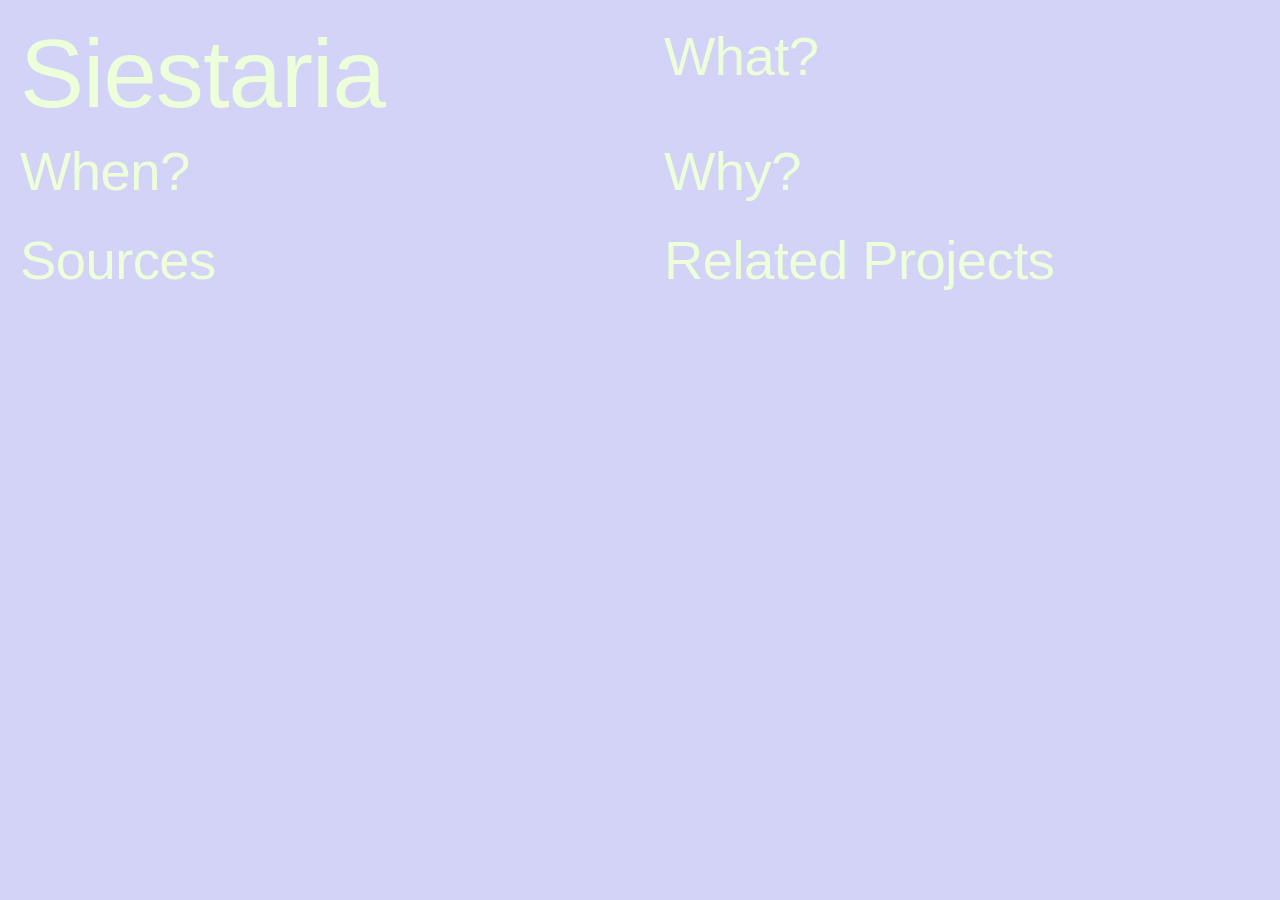
==== commit f23924ab: "Add files via upload" ====
--- a/about.html
+++ b/about.html
@@ -14,14 +14,14 @@
 
     <div class="about-cols">
 
-      <!-- ===== COLUMNA IZQUIERDA: Siestaria + What / When / Why ===== -->
-      <div class="col-left">
-        <h1 class="title"><a href="index.html">Siestaria</a></h1>
+              <h1 class="title"><a href="index.html">Siestaria</a></h1>
 
-        <!-- Cada bloque .acc es un desplegable. El texto va dentro de .acc-body.
-             La primera (What?) arranca abierta (class="acc open" y el signo –). -->
-        <div class="acc open">
-          <button class="acc-head">What? <span class="acc-mark">▸</span></button>
+        <!-- Cada bloque .acc es un desplegable: el texto va dentro de .acc-body.
+             La primera (What?) arranca abierta (class="acc open"). Las clases
+             p-what / p-when / p-why / p-sources / p-related ubican cada bloque
+             en la grilla (no las borres). -->
+        <div class="acc p-what">
+          <button class="acc-head">What?</button>
           <div class="acc-body">
             <p>Siestaria is an ongoing artistic research project that can take various forms, including workshops, installations, and dream concerts. The project focuses on the ideas of dream listening, dream translation, and oneiric cartographies. Siestaria is constantly evolving and adapting to present needs, serving as a dynamic and intimate space.</p>
             <p>The word &lsquo;siestaria&rsquo; comes from the noun siesta (nap). There are some &lsquo;siestarios&rsquo; scattered in some parts of the world, spaces in the middle of the city where people can sleep for a while. We modified the term to feminine, with a final &lsquo;a&rsquo; to differentiate our idea of how a communal resting and dreaming space could be. We associate the feminine with care and connection between people, with building a space together.</p>
@@ -29,16 +29,16 @@
           </div>
         </div>
 
-        <div class="acc">
-          <button class="acc-head">When? <span class="acc-mark">▸</span></button>
+        <div class="acc p-when">
+          <button class="acc-head">When?</button>
           <div class="acc-body">
             <p>The experience of confinement during the COVID-19 pandemic sparked a keen interest in dreams and the act of listening in them. We delved into the Deep Listening&reg; practice of composer Pauline Oliveros and the works of playwright IONE, particularly her texts on Listening in Dreams. These sources inspired us to explore the interplay between sound, dreams and space, leading to the creation of dream maps, the study of <a href="https://www.unseen.help/heuman_en/" target="_blank" rel="noopener">transitional states of sleep (hypnopompic/hypnagogic)</a>, and engaging in the <a href="https://lumpenstation.art/archive/lumpenconnexions/show/youwouldnotbejustanornament" target="_blank" rel="noopener">dialogue with dreams as entities</a>.</p>
             <p><a href="buenos-aires.html">Siestaria, as we know it today, officially started the first week of February 2023 at LAR (Local de Artes Recientes)</a>, a gallery located in La Paternal, Buenos Aires, Argentina. Our first intention was to transform the space into an uncertain situation of a clinic, sanatorium or spa, offering time and space to explore different practices of sharing dreams, listening, being and doing without effort, and try creating a place for collective resting. We developed the proposal to address our constant struggle with existential questions and feelings of purposelessness. We required a common area to exchange tools in order to encourage accessibility and independence. Therefore, we decided to use dreams as the primary component for constructing the space, as it serves as a catalyst. Our belief in the potential of the dream realm, where we are free to act in irrational ways, and where several truths can coexist, motivated this decision.</p>
           </div>
         </div>
 
-        <div class="acc">
-          <button class="acc-head">Why? <span class="acc-mark">▸</span></button>
+        <div class="acc p-why">
+          <button class="acc-head">Why?</button>
           <div class="acc-body">
             <p>We find it important to create spaces where people can feel and express themselves without having to apologize or provide explanations. These spaces can also help establish meaningful connections with others and the world, to rehearse listening to each other and what is around us. We are motivated by shaping encounters that build meaning and inclusive knowledge by manifesting availability towards the subjectivity that each one unveils through their dream. We feel the need and are looking for ways to ritualize, rehearsing the possibility of considering the dream as a concrete entity, a character, a body that can act just like us, an assembled but paranoid creature in which threads of memories tangle and untangle. We could invoke it as a way to break away from the constant pressure to always be productive and efficient. We see dreaming and sleep as potential moments of synchronization and equality. One way of expanding the simultaneousness of the dream state could be the practice of non-verbal dream translation through various means and the sharing of them, to design ways to unite and transmute our dreams. Precisely because rituals seem to be disappearing, it is necessary to find new ways of telling and connecting stories.</p>
             <p>In the beginning of this project, we contemplated the complexities surrounding the relationship between process and outcome in artistic endeavor. Specifically, we explored the links, entanglements, and potential conflicts that may arise between the two. &ldquo;Why do I do what I do? Why do we do what we do? How do we investigate it?&rdquo; We reconsider the concepts of exposure and vulnerability and explore the potential of a stage. As artists, what are our responsibilities and what do we value? In the realm of artistic expression, we explored methods for dismantling stereotypes and addressing the emotional impact of inadequate statements or affirmations such as: &ldquo;I am not good enough to or you are not good enough to. If I am joyful, my work is not good enough or deep enough. You must be in crisis to make good work. I am not being productive enough.&rdquo; Engaging in the creative process can be mentally and physically taxing, which is why taking breaks and allowing ourselves to dream is essential. Sleeping helps us recharge and tap into our subconscious without the constraints of logical thinking.</p>
@@ -46,13 +46,9 @@
             <p>These are some key questions and themes we address, (but we have a lot more): What is rest? What forms of rest are there? Do we rest when we dream? What does rest mean for me and my body? How are my perceptions transformed when I sleep and when I dream? Listening to sleep. Singing oneself to sleep. Sleep as an ally, as a collaborating entity. Asking the dream. Dream diaries. Dreams as an archive. Dreams as historical documents. Dreams and identity. Collectivizing dreams, collective dreams, public dreams&hellip; Non-verbal translations of the dream. Dreams and sleep of non-human beings.</p>
           </div>
         </div>
-      </div>
 
-      <!-- ===== COLUMNA DERECHA: Sources + Related Projects ===== -->
-      <div class="col-right">
-
-        <div class="acc">
-          <button class="acc-head">Sources <span class="acc-mark">▸</span></button>
+        <div class="acc p-sources">
+          <button class="acc-head">Sources</button>
           <div class="acc-body">
             <p class="entry">Beradt C (1968) The Third Reich of Dreams. Chicago: Quadrangle Books.</p>
             <p class="entry"><a href="https://dreams.ucsc.edu/NCTD/Neurocognitive_Theory_of_Dreaming_SNC2019.pdf" target="_blank" rel="noopener">Domhoff GW (2019) The Neurocognitive Theory of Dreaming: The Where, How, When, What, and Why of Dreams.</a></p>
@@ -83,8 +79,8 @@
           </div>
         </div>
 
-        <div class="acc">
-          <button class="acc-head">Related Projects <span class="acc-mark">▸</span></button>
+        <div class="acc p-related">
+          <button class="acc-head">Related Projects</button>
           <div class="acc-body">
             <p class="entry"><a href="https://www.thenapministry.com/" target="_blank" rel="noopener">Hersey T (2023). The Nap Ministry &ndash; Rest is Resistance.</a><span class="quote">&ldquo;Founded by artist and theologian Tricia Hersey in 2016, The Nap Ministry evolved from Transfiguration, a performance where the artist explored reparations, resistance, Black Liberation Theology, and the spiritual practice of rest, and how it can be used as a direct line to our ancestors.&rdquo;</span></p>
             <p class="entry"><a href="https://oneiricspace.info/" target="_blank" rel="noopener">Li C (2019) Oneiric Space.</a><span class="quote">&ldquo;Oneiric Space is an ever-evolving research and publishing practice exploring the interplay between dreams and waking life at an individual and collective level. Through conversations and collaborations, the project delves into the potential of dreams and dreaming to generate new patterns of thinking, being, and understanding.&rdquo;</span></p>
@@ -94,8 +90,6 @@
           </div>
         </div>
 
-      </div>
-
     </div>
 
   </main>
@@ -104,7 +98,10 @@
   <script>
     document.querySelectorAll('.acc-head').forEach(function (head) {
       head.addEventListener('click', function () {
-        head.parentElement.classList.toggle('open');
+        var acc = head.parentElement;
+        var isOpen = acc.classList.contains('open');
+        document.querySelectorAll('.acc').forEach(function (a) { a.classList.remove('open'); });
+        if (!isOpen) acc.classList.add('open');   // abre esta y cierra las demás
       });
     });
   </script>
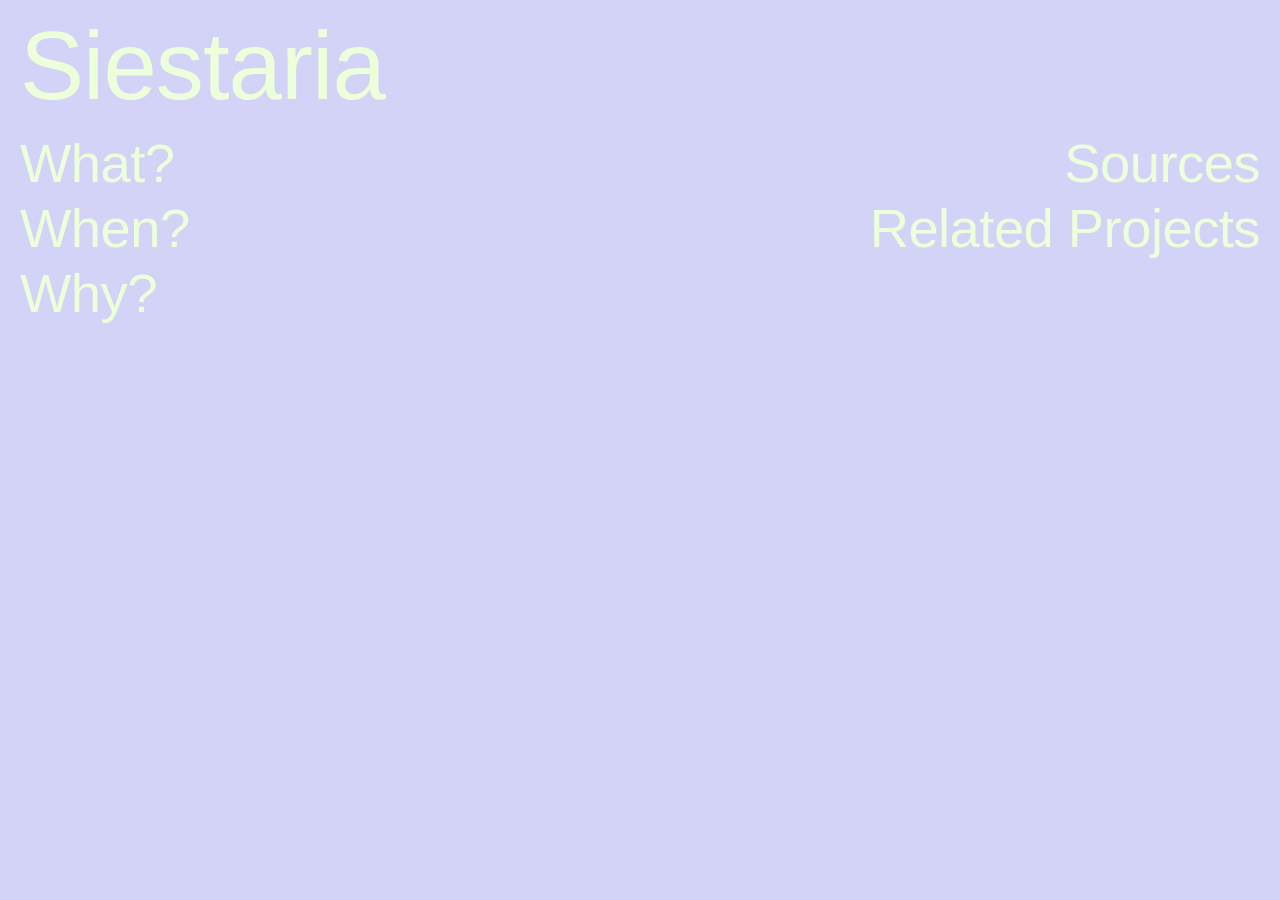
==== commit 53167d57: "Add files via upload" ====
--- a/about.html
+++ b/about.html
@@ -6,20 +6,19 @@
   <title>About — Siestaria</title>
   <meta name="description" content="About Siestaria — what, when and why.">
   <link rel="icon" href="favicon.svg" type="image/svg+xml">
-  <link rel="stylesheet" href="styles.css">
+  <link rel="stylesheet" href="styles.css?v=8">
 </head>
 <body>
 
   <main class="page">
 
+    <h1 class="title about-title"><a href="index.html">Siestaria</a></h1>
+
     <div class="about-cols">
 
-              <h1 class="title"><a href="index.html">Siestaria</a></h1>
-
         <!-- Cada bloque .acc es un desplegable: el texto va dentro de .acc-body.
-             La primera (What?) arranca abierta (class="acc open"). Las clases
-             p-what / p-when / p-why / p-sources / p-related ubican cada bloque
-             en la grilla (no las borres). -->
+             Las clases p-what / p-when / p-why / p-sources / p-related ubican
+             cada bloque en la grilla (no las borres). -->
         <div class="acc p-what">
           <button class="acc-head">What?</button>
           <div class="acc-body">
--- a/styles.css
+++ b/styles.css
@@ -113,21 +113,28 @@
 :root { --tab-size: clamp(1.7rem, 5vw, 3.4rem); }
 
 /* =======================================================================
-   ABOUT — dos columnas con desplegables (acordeón).
-   What / When / Why a la izquierda (bajo el título); Sources / Related a la
-   derecha. Cada título se abre al hacer clic; el + pasa a –.
-   ===================================================================== */
+   ABOUT — grilla de dos columnas con desplegables (acordeón).
+   Sources se alinea con What?; Related Projects con When?.
+   ===================================================================== */
+/* Título a todo el ancho, arriba de las dos columnas */
+.about-title { margin: 0 0 1.5rem; }
+
 .about-cols {
   display: grid;
   grid-template-columns: 1fr 1fr;
-  gap: 1.5rem 3rem;
+  column-gap: 3rem;
+  row-gap: 0.5rem;
   align-items: start;
-  margin-top: 0.5rem;
-}
-.col-left .title { margin: 0 0 1.5rem; }
-.col-right { text-align: right; }
-
-.acc { margin-bottom: 0.5rem; }
+}
+/* Izquierda: What / When / Why (uno debajo del otro).
+   Derecha: Sources (junto a What) y Related Projects (junto a When). */
+.p-what    { grid-column: 1; grid-row: 1; }
+.p-when    { grid-column: 1; grid-row: 2; }
+.p-why     { grid-column: 1; grid-row: 3; }
+.p-sources { grid-column: 2; grid-row: 1; }
+.p-related { grid-column: 2; grid-row: 2; }
+/* La columna derecha, alineada al margen derecho */
+.p-sources, .p-related { text-align: right; }
 
 .acc-head {
   font-family: inherit;
@@ -140,17 +147,9 @@
   border: 0;
   padding: 0;
   cursor: var(--cursor);
-  display: inline-flex;
-  align-items: center;
-  gap: 0.45rem;
-  text-align: left;
-}
-.acc-mark {
-  display: inline-block;
-  font-size: 0.5em;
-  transition: transform 0.2s ease;
-}
-.acc.open .acc-mark { transform: rotate(90deg); }  /* flechita: derecha → abajo */
+  transition: opacity 0.15s ease;
+}
+.acc-head:hover { opacity: 0.6; }   /* mismo efecto que el menú de inicio */
 
 .acc-body {
   display: none;
@@ -168,9 +167,13 @@
 .entry .quote { display: block; margin-top: 0.3em; }
 
 @media (max-width: 700px) {
-  /* En móvil, una sola columna: What/When/Why y luego Sources/Related. */
+  /* En móvil, una sola columna en orden: What, When, Why, Sources, Related. */
   .about-cols { grid-template-columns: 1fr; }
-  .col-right { text-align: left; }
+  .p-what    { grid-column: 1; grid-row: 1; }
+  .p-when    { grid-column: 1; grid-row: 2; }
+  .p-why     { grid-column: 1; grid-row: 3; }
+  .p-sources { grid-column: 1; grid-row: 4; text-align: left; }
+  .p-related { grid-column: 1; grid-row: 5; text-align: left; }
 }
 
 /* =======================================================================
